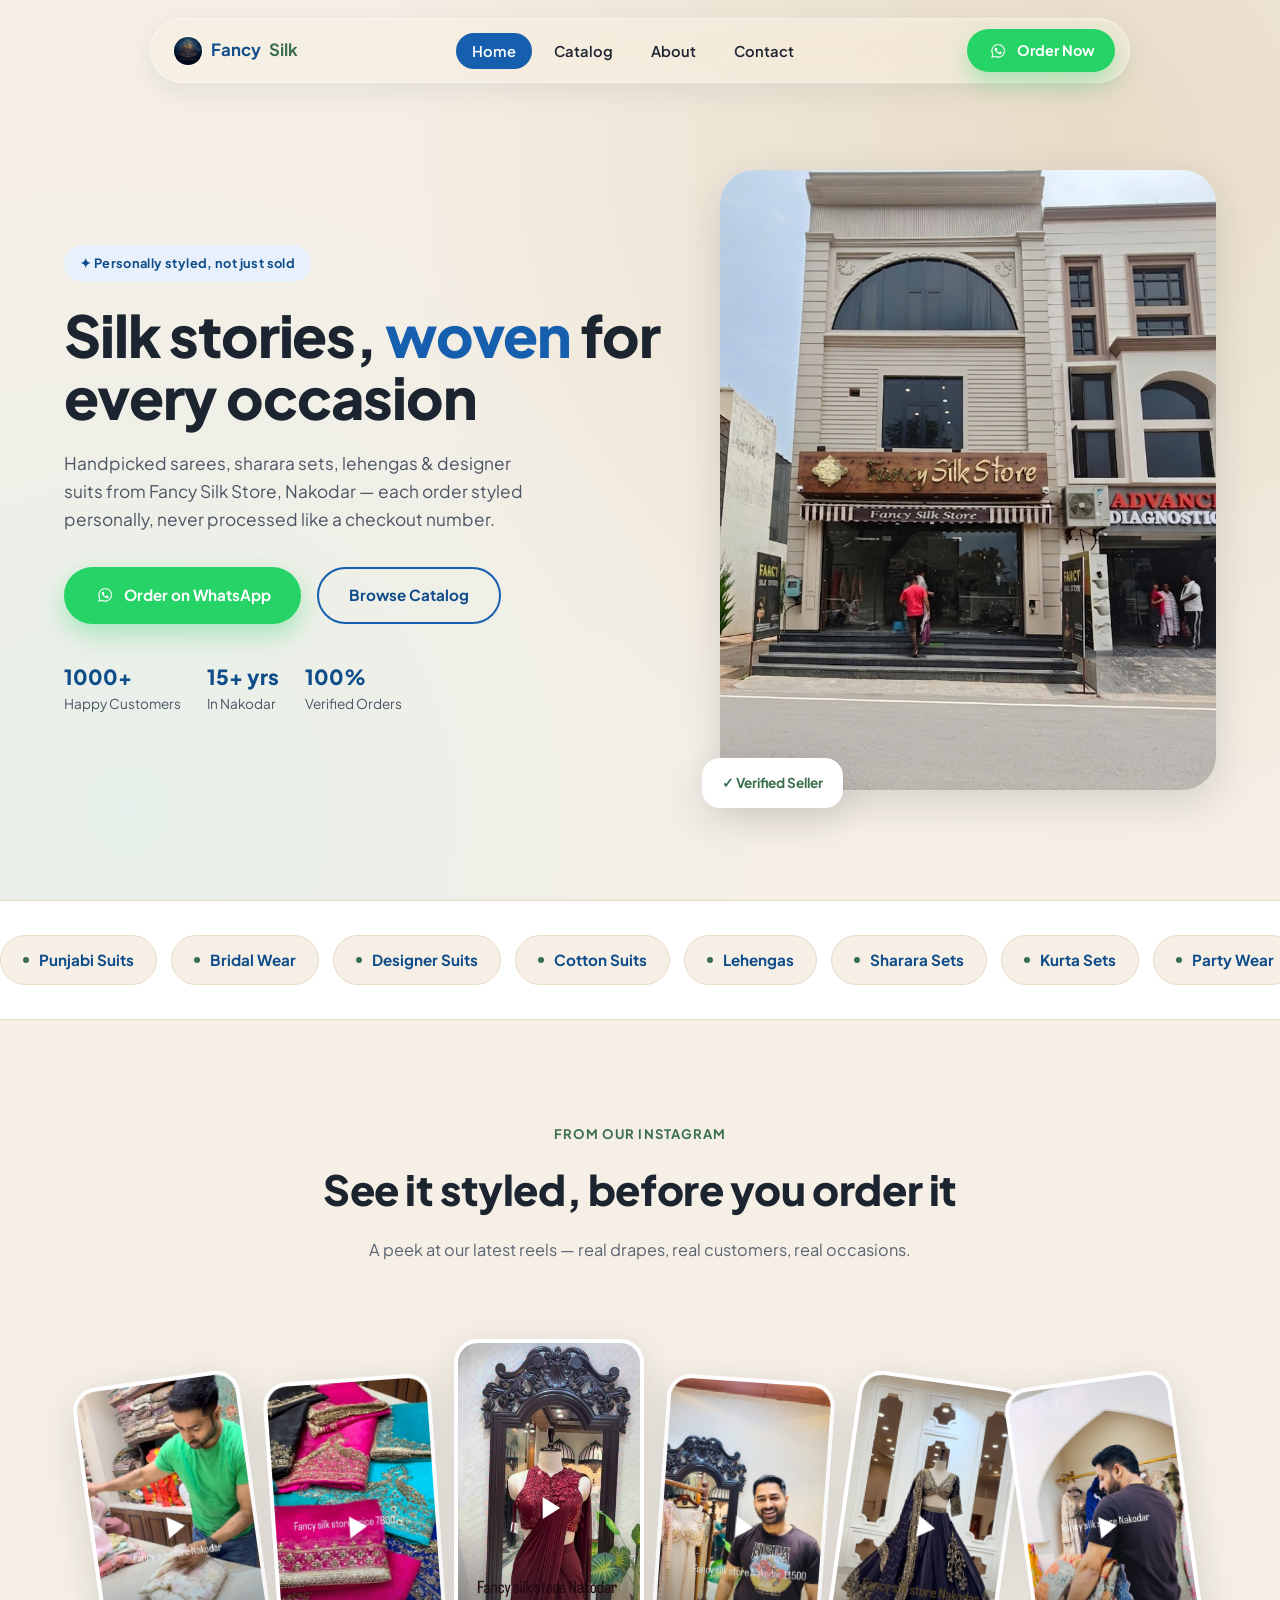
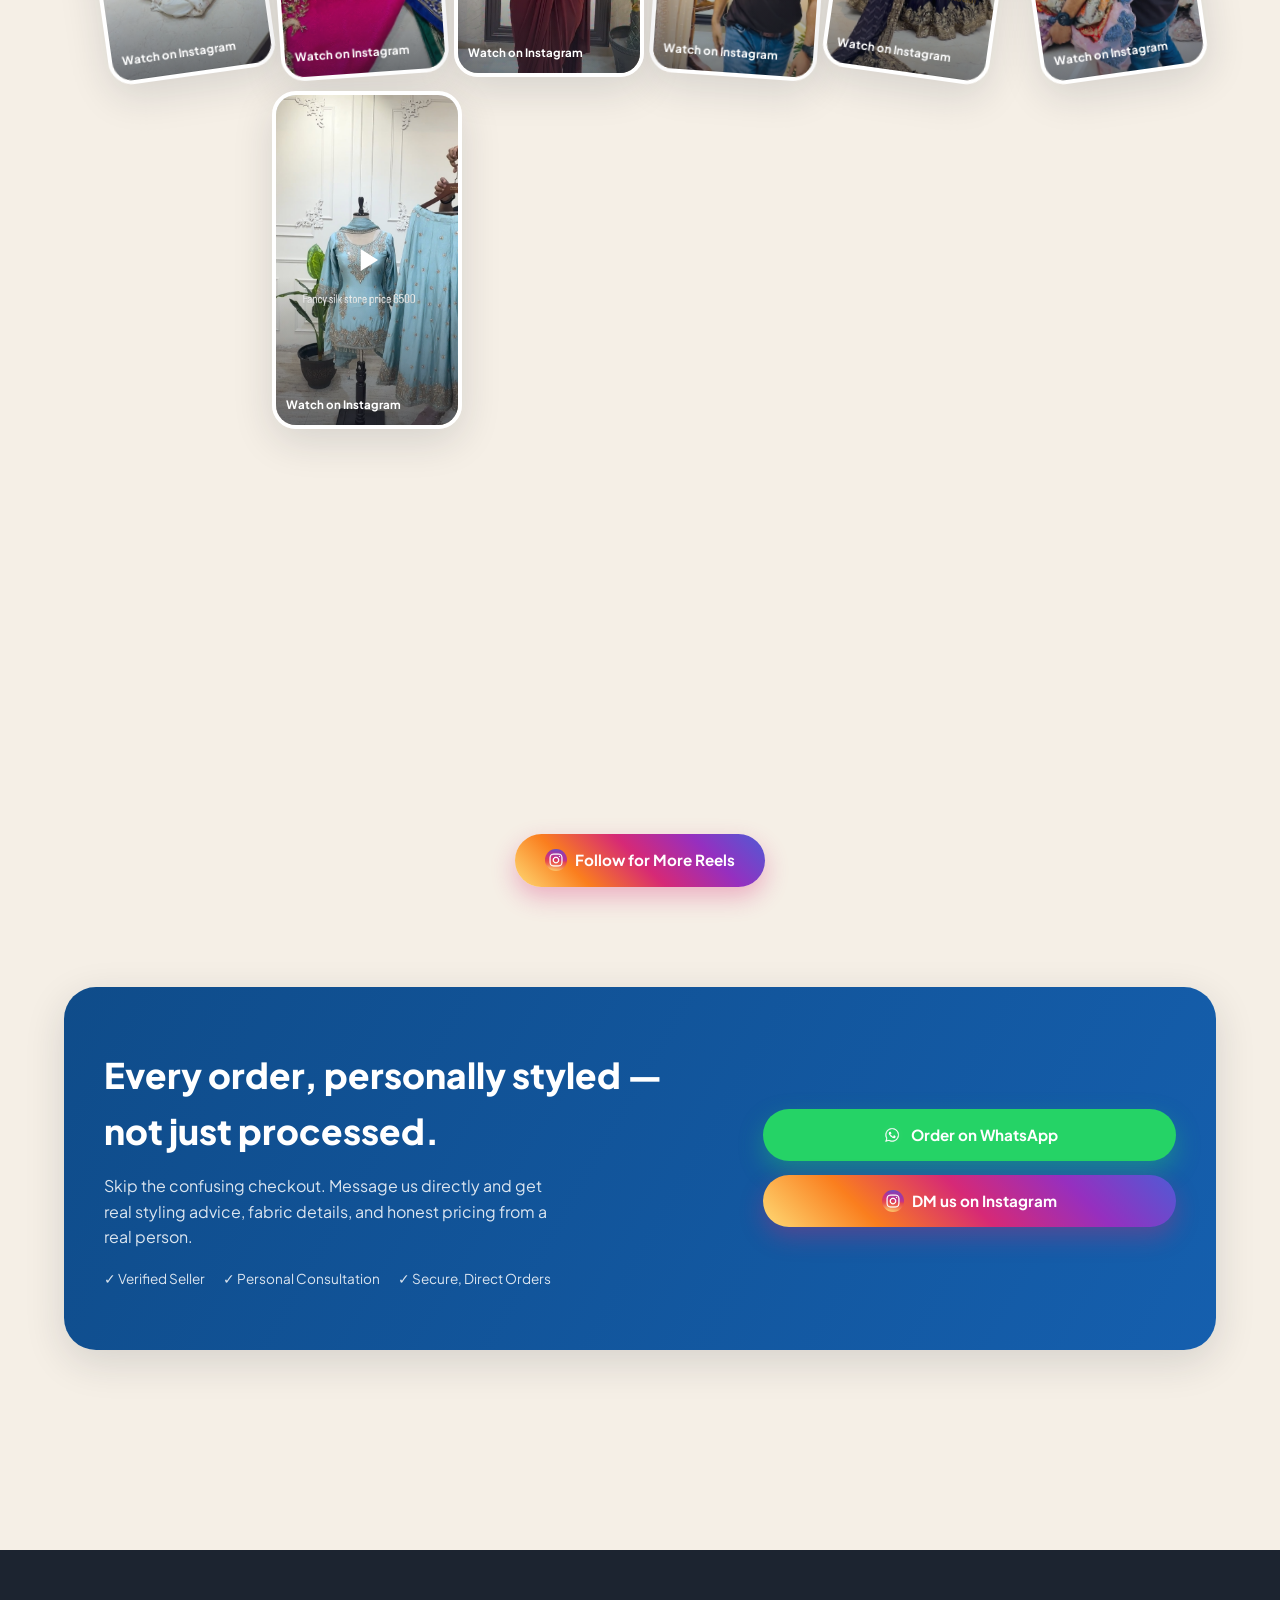
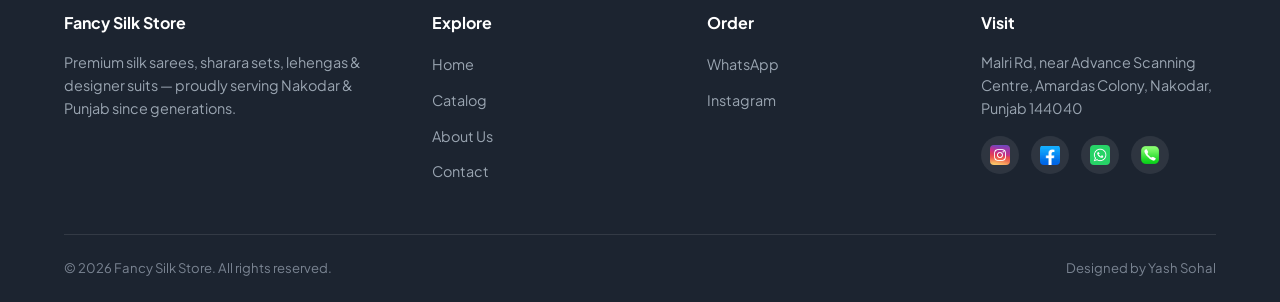
==== index.html @ 0e2e8171 "Hide text labels under mobile bottom nav icons Icon-only nav on phone screens now — labels are visua" ====
<!DOCTYPE html>
<html lang="en">
<head>
<meta charset="UTF-8">
<meta name="viewport" content="width=device-width, initial-scale=1.0">
<title>Fancy Silk Store — Premium Silk Sarees, Suits & Lehengas in Nakodar, Punjab</title>
<meta name="description" content="Fancy Silk Store, Nakodar — handpicked silk sarees, sharara sets, lehengas & designer suits. Personally styled orders via WhatsApp & Instagram. Visit our store or shop from home.">
<meta name="keywords" content="Fancy Silk Store, silk sarees Nakodar, lehenga Punjab, sharara sets, designer suits Nakodar, saree shop Jalandhar">
<meta name="robots" content="index, follow">
<link rel="canonical" href="https://fancysilkstore.com/">
<meta name="theme-color" content="#155FAE">

<!-- Open Graph -->
<meta property="og:type" content="website">
<meta property="og:site_name" content="Fancy Silk Store">
<meta property="og:title" content="Fancy Silk Store — Premium Silk Sarees, Suits & Lehengas">
<meta property="og:description" content="Handpicked silk sarees, sharara sets, lehengas & designer suits — personally styled orders via WhatsApp & Instagram.">
<meta property="og:url" content="https://fancysilkstore.com/">
<meta property="og:image" content="https://fancysilkstore.com/assets/images/og-home.jpg">
<meta property="og:locale" content="en_IN">

<!-- Twitter -->
<meta name="twitter:card" content="summary_large_image">
<meta name="twitter:title" content="Fancy Silk Store — Premium Silk Sarees, Suits & Lehengas">
<meta name="twitter:description" content="Handpicked silk sarees, sharara sets, lehengas & designer suits — personally styled orders via WhatsApp & Instagram.">
<meta name="twitter:image" content="https://fancysilkstore.com/assets/images/og-home.jpg">

<link rel="icon" href="/favicon.ico" sizes="any">
<link rel="icon" href="/assets/images/favicon-32.png" sizes="32x32" type="image/png">
<link rel="icon" href="/assets/images/favicon-16.png" sizes="16x16" type="image/png">
<link rel="apple-touch-icon" href="/assets/images/apple-touch-icon.png">
<link rel="manifest" href="/manifest.json">
<link rel="preconnect" href="https://fonts.googleapis.com">
<link rel="preconnect" href="https://fonts.gstatic.com" crossorigin>
<link href="https://fonts.googleapis.com/css2?family=Plus+Jakarta+Sans:wght@400;500;600;700;800&display=swap" rel="stylesheet">
<link rel="stylesheet" href="/assets/css/style.css?v=14">

<script type="application/ld+json">
{
  "@context": "https://schema.org",
  "@type": "ClothingStore",
  "name": "Fancy Silk Store",
  "image": "https://fancysilkstore.com/assets/images/og-home.jpg",
  "url": "https://fancysilkstore.com/",
  "telephone": "+91-8699161743",
  "priceRange": "₹₹",
  "address": {
    "@type": "PostalAddress",
    "streetAddress": "Malri Rd, near Advance Scanning Centre, Amardas Colony",
    "addressLocality": "Nakodar",
    "addressRegion": "Punjab",
    "postalCode": "144040",
    "addressCountry": "IN"
  },
  "geo": {
    "@type": "GeoCoordinates",
    "latitude": 31.1307963,
    "longitude": 75.4768162
  },
  "sameAs": [
    "https://www.instagram.com/fancy_silk_store_nakodar",
    "https://wa.me/918699161743"
  ]
}
</script>
</head>
<body>

<div class="mobile-topbar">
  <img src="/assets/images/site-logo.jpg" alt="Fancy Silk Store logo">
  <span>Fancy <em>Silk Store</em></span>
</div>
<nav class="mobile-bottombar">
  <a href="/" class="active"><span class="bubble-icon"><svg viewBox="0 0 24 24" fill="none" stroke="currentColor" stroke-width="2"><path d="M3 11l9-8 9 8v9a2 2 0 0 1-2 2h-4v-6H9v6H5a2 2 0 0 1-2-2z"/></svg></span><span>Store</span></a>
  <a href="/catalog.html"><span class="bubble-icon"><svg viewBox="0 0 24 24" fill="none" stroke="currentColor" stroke-width="2"><path d="M6 7V6a6 6 0 0 1 12 0v1M4 7h16l-1.2 13.2A2 2 0 0 1 16.8 22H7.2a2 2 0 0 1-2-1.8L4 7z"/></svg></span><span>Catalog</span></a>
  <a href="https://www.instagram.com/fancy_silk_store_nakodar" target="_blank" rel="noopener"><span class="bubble-icon"><img src="/assets/images/instagram-logo.jpg" alt=""></span><span>Instagram</span></a>
  <a href="https://wa.me/918699161743" target="_blank" rel="noopener"><span class="bubble-icon"><img src="/assets/images/whatsapp-logo.jpg" alt=""></span><span>WhatsApp</span></a>
  <a href="https://www.google.com/maps?q=Fancy+Silk+Store,Malri+Rd,Amardas+Colony,Nakodar,Punjab+144040" target="_blank" rel="noopener"><span class="bubble-icon"><svg viewBox="0 0 24 24" fill="none" stroke="currentColor" stroke-width="2"><path d="M12 21s7-7.5 7-12a7 7 0 0 0-14 0c0 4.5 7 12 7 12z"/><circle cx="12" cy="9" r="2.5"/></svg></span><span>Location</span></a>
</nav>

<nav class="site-nav">
  <a href="/" class="nav-logo"><img src="/assets/images/site-logo.jpg" alt="Fancy Silk Store logo" width="30" height="30">Fancy<span>Silk</span></a>
  <ul class="nav-links">
    <li><a href="/" class="active">Home</a></li>
    <li><a href="/catalog.html">Catalog</a></li>
    <li><a href="/about.html">About</a></li>
    <li><a href="/contact.html">Contact</a></li>
  </ul>
  <a href="https://wa.me/918699161743" class="nav-cta btn-whatsapp"><img src="/assets/images/whatsapp-logo.jpg" class="btn-icon round" alt="">Order Now</a>
  <button class="nav-toggle" aria-label="Toggle menu">☰</button>
</nav>

<header class="hero">
  <div class="container hero-grid">
    <div>
      <span class="hero-eyebrow">✦ Personally styled, not just sold</span>
      <h1>Silk stories, <em class="word-rotate" data-words="woven,styled,crafted,draped">woven</em> for every occasion</h1>
      <p>Handpicked sarees, sharara sets, lehengas & designer suits from Fancy Silk Store, Nakodar — each order styled personally, never processed like a checkout number.</p>
      <div class="hero-actions">
        <a href="https://wa.me/918699161743" class="btn btn-whatsapp"><img src="/assets/images/whatsapp-logo.jpg" class="btn-icon round" alt="">Order on WhatsApp</a>
        <a href="/catalog.html" class="btn btn-outline">Browse Catalog</a>
      </div>
      <div class="hero-trust">
        <div><strong>1000+</strong>Happy Customers</div>
        <div><strong>15+ yrs</strong>In Nakodar</div>
        <div><strong>100%</strong>Verified Orders</div>
      </div>
    </div>
    <div class="hero-visual">
      <div class="frame"><img src="/assets/images/store-front.jpg" alt="Fancy Silk Store storefront, Nakodar" loading="eager"></div>
      <div class="hero-badge">✓ Verified Seller</div>
    </div>
  </div>
</header>

<section class="marquee-section" aria-label="Clothing categories">
  <div class="marquee-track">
    <span class="marquee-chip"><span class="dot"></span>Punjabi Suits</span>
    <span class="marquee-chip"><span class="dot"></span>Bridal Wear</span>
    <span class="marquee-chip"><span class="dot"></span>Designer Suits</span>
    <span class="marquee-chip"><span class="dot"></span>Cotton Suits</span>
    <span class="marquee-chip"><span class="dot"></span>Lehengas</span>
    <span class="marquee-chip"><span class="dot"></span>Sharara Sets</span>
    <span class="marquee-chip"><span class="dot"></span>Kurta Sets</span>
    <span class="marquee-chip"><span class="dot"></span>Party Wear</span>
  </div>
</section>

<section class="section reels-section">
  <div class="container">
    <div class="section-head reveal">
      <span class="section-eyebrow">From Our Instagram</span>
      <h2>See it styled, before you order it</h2>
      <p>A peek at our latest reels — real drapes, real customers, real occasions.</p>
    </div>
    <div class="reels-row">
      <!-- rendered dynamically from REEL_IMAGES in products.js -->
    </div>
    <div class="reels-cta">
      <a href="https://www.instagram.com/fancy_silk_store_nakodar" target="_blank" rel="noopener" class="btn btn-instagram"><img src="/assets/images/instagram-logo.jpg" class="btn-icon round" alt="">Follow for More Reels</a>
    </div>
  </div>
</section>

<section class="section" style="padding-top:0;">
  <div class="container">
    <div class="order-band reveal">
      <div>
        <h2>Every order, personally styled — not just processed.</h2>
        <p>Skip the confusing checkout. Message us directly and get real styling advice, fabric details, and honest pricing from a real person.</p>
        <div class="order-trust">
          <span>✓ Verified Seller</span>
          <span>✓ Personal Consultation</span>
          <span>✓ Secure, Direct Orders</span>
        </div>
      </div>
      <div class="order-actions">
        <a href="https://wa.me/918699161743" class="btn btn-whatsapp"><img src="/assets/images/whatsapp-logo.jpg" class="btn-icon round" alt="">Order on WhatsApp</a>
        <a href="https://www.instagram.com/fancy_silk_store_nakodar" target="_blank" rel="noopener" class="btn btn-instagram"><img src="/assets/images/instagram-logo.jpg" class="btn-icon round" alt="">DM us on Instagram</a>
      </div>
    </div>
  </div>
</section>

<footer class="site-footer">
  <div class="container">
    <div class="footer-grid">
      <div>
        <h4>Fancy Silk Store</h4>
        <p>Premium silk sarees, sharara sets, lehengas & designer suits — proudly serving Nakodar & Punjab since generations.</p>
      </div>
      <div>
        <h4>Explore</h4>
        <ul>
          <li><a href="/">Home</a></li>
          <li><a href="/catalog.html">Catalog</a></li>
          <li><a href="/about.html">About Us</a></li>
          <li><a href="/contact.html">Contact</a></li>
        </ul>
      </div>
      <div>
        <h4>Order</h4>
        <ul>
          <li><a href="https://wa.me/918699161743">WhatsApp</a></li>
          <li><a href="https://www.instagram.com/fancy_silk_store_nakodar">Instagram</a></li>
        </ul>
      </div>
      <div>
        <h4>Visit</h4>
        <p>Malri Rd, near Advance Scanning Centre, Amardas Colony, Nakodar, Punjab 144040</p>
        <div class="footer-social">
          <a href="https://www.instagram.com/fancy_silk_store_nakodar" target="_blank" rel="noopener" aria-label="Instagram"><img src="/assets/images/instagram-logo.jpg" alt="Instagram"></a>
          <a href="https://www.facebook.com/fancysilkstorenakoder" target="_blank" rel="noopener" aria-label="Facebook"><img src="/assets/images/facebook-logo.jpg" alt="Facebook"></a>
          <a href="https://wa.me/918699161743" target="_blank" rel="noopener" aria-label="WhatsApp"><img src="/assets/images/whatsapp-logo.jpg" alt="WhatsApp"></a>
          <a href="tel:+918699161743" aria-label="Call"><img src="/assets/images/phone-logo.png" alt="Call"></a>
        </div>
      </div>
    </div>
    <div class="footer-bottom">
      <span>© 2026 Fancy Silk Store. All rights reserved.</span>
      <span>Designed by Yash Sohal</span>
    </div>
  </div>
</footer>

<script src="/assets/js/products.js?v=9"></script>
<script src="/assets/js/main.js?v=18"></script>
</body>
</html>
---- assets/css/style.css ----
/* ============================================
   Fancy Silk Store — Design System
   ============================================ */
:root{
  --royal-blue: #155FAE;
  --royal-blue-dark: #0F4C8A;
  --royal-blue-light: #E8F1FB;
  --beige: #F5EFE6;
  --beige-dark: #E8DCC8;
  --green: #3B6E4F;
  --green-light: #E7F0EA;
  --ink: #1C2430;
  --white: #FFFFFF;
  --glass-bg: rgba(245, 239, 230, 0.55);
  --glass-blue: rgba(21, 95, 174, 0.55);
  --shadow-soft: 0 8px 30px rgba(28, 36, 48, 0.08);
  --shadow-card: 0 12px 40px rgba(28, 36, 48, 0.14);
  --radius-pill: 999px;
  --radius-card: 22px;
  --font-main: 'Plus Jakarta Sans', -apple-system, BlinkMacSystemFont, "Segoe UI", Roboto, Helvetica, Arial, sans-serif;
}

*{ margin:0; padding:0; box-sizing:border-box; }

html{ scroll-behavior:smooth; overflow-x:hidden; }

body{
  font-family: var(--font-main);
  background: var(--beige);
  color: var(--ink);
  line-height: 1.6;
  overflow-x: hidden;
  -webkit-font-smoothing: antialiased;
}

img{ max-width:100%; display:block; }
a{ text-decoration:none; color:inherit; }
ul{ list-style:none; }
button{ font-family:inherit; cursor:pointer; border:none; background:none; }
.container{ max-width:1200px; margin:0 auto; padding:0 24px; }

/* Visually-hidden (SEO/a11y friendly headings) */
.sr-only{
  position:absolute; width:1px; height:1px; padding:0; margin:-1px;
  overflow:hidden; clip:rect(0,0,0,0); white-space:nowrap; border:0;
}

/* ============================================
   Pill Glass Nav Bar
   ============================================ */
.site-nav{
  position: fixed;
  top: 18px;
  left: 50%;
  transform: translateX(-50%);
  z-index: 1000;
  width: min(92%, 980px);
  display: flex;
  align-items: center;
  justify-content: space-between;
  gap: 24px;
  padding: 10px 14px 10px 22px;
  border-radius: var(--radius-pill);
  background: var(--glass-bg);
  backdrop-filter: blur(18px) saturate(160%);
  -webkit-backdrop-filter: blur(18px) saturate(160%);
  border: 1px solid rgba(255,255,255,0.4);
  box-shadow: var(--shadow-soft);
  transition: all .35s ease;
}
.site-nav.scrolled{
  top: 10px;
  padding: 8px 12px 8px 20px;
  background: var(--glass-bg);
  box-shadow: var(--shadow-card);
}
.nav-logo{
  display:flex; align-items:center; gap:8px;
  font-weight:700; font-size:1.05rem; color:var(--royal-blue-dark);
  white-space:nowrap;
}
.nav-logo img{
  width:30px; height:30px; border-radius:50%; object-fit:cover;
  border:1.5px solid rgba(255,255,255,.6);
}
.footer-social{ display:flex; gap:12px; margin-top:16px; }
.footer-social a{
  width:38px; height:38px; border-radius:50%; overflow:hidden;
  display:flex; align-items:center; justify-content:center;
  background: rgba(255,255,255,.08); transition: transform .2s ease, background .2s ease;
}
.footer-social a:hover{ background: var(--royal-blue); transform: translateY(-3px); }
.footer-social img{ width:20px; height:20px; object-fit:contain; border-radius:4px; }
.nav-logo span{ color: var(--green); }
.nav-links{
  display:flex; align-items:center; gap:6px;
}
.nav-links a{
  padding:9px 16px;
  border-radius: var(--radius-pill);
  font-size:.92rem; font-weight:600;
  color: var(--ink);
  transition: background .25s ease, color .25s ease;
}
.nav-links a:hover, .nav-links a.active{
  background: var(--royal-blue);
  color: var(--white);
}
.nav-cta{
  display:flex; align-items:center; gap:8px;
  padding:10px 20px;
  border-radius: var(--radius-pill);
  background: var(--royal-blue);
  color: var(--white) !important;
  font-weight:700;
  font-size:.9rem;
  white-space:nowrap;
  box-shadow: 0 6px 16px rgba(21,95,174,.35);
  transition: transform .2s ease, background .2s ease;
}
.nav-cta:hover{ background: var(--royal-blue-dark); transform: translateY(-2px); }

.nav-toggle{ display:none; }

/* ============================================
   Buttons
   ============================================ */
.btn{
  display:inline-flex; align-items:center; justify-content:center; gap:8px;
  padding:14px 30px;
  border-radius: var(--radius-pill);
  font-weight:700; font-size:.95rem;
  transition: transform .25s ease, box-shadow .25s ease, background .25s ease;
}
.btn-primary{
  background: var(--royal-blue);
  color: var(--white);
  box-shadow: 0 10px 24px rgba(21,95,174,.32);
}
.btn-primary:hover{ background: var(--royal-blue-dark); transform: translateY(-3px); box-shadow: 0 14px 30px rgba(21,95,174,.4); }
.btn-outline{
  background: transparent;
  color: var(--royal-blue-dark);
  border: 2px solid var(--royal-blue);
}
.btn-outline:hover{ background: var(--royal-blue); color:var(--white); transform: translateY(-3px); }
.btn-whatsapp{
  background: #25D366;
  color: var(--white);
  box-shadow: 0 10px 24px rgba(37,211,102,.35);
}
.btn-whatsapp:hover{ background: #1EBE5B; transform: translateY(-3px); box-shadow: 0 14px 30px rgba(37,211,102,.42); }

.btn-instagram{
  background: linear-gradient(45deg, #FEDA75, #FA7E1E, #D62976, #962FBF, #4F5BD5);
  color: var(--white);
  box-shadow: 0 10px 24px rgba(214,41,118,.32);
}
.btn-instagram:hover{ transform: translateY(-3px); box-shadow: 0 14px 30px rgba(214,41,118,.42); filter: brightness(1.06); }

.btn-icon{
  width:22px; height:22px; border-radius:6px; object-fit:cover; flex-shrink:0;
}
.btn-icon.round{ border-radius:50%; }

/* ============================================
   Hero
   ============================================ */
.hero{
  min-height: 100svh;
  display:flex; align-items:center;
  padding: 140px 0 80px;
  position: relative;
  background:
    radial-gradient(circle at 85% 15%, var(--beige-dark) 0%, transparent 55%),
    radial-gradient(circle at 10% 90%, var(--green-light) 0%, transparent 45%),
    var(--beige);
  overflow:hidden;
}
.hero-grid{
  display:grid; grid-template-columns: 1.1fr .9fr; gap:50px; align-items:center;
  width:100%;
}
.hero-eyebrow{
  display:inline-flex; align-items:center; gap:8px;
  padding:8px 16px; border-radius: var(--radius-pill);
  background: var(--royal-blue-light); color: var(--royal-blue-dark);
  font-size:.8rem; font-weight:700; letter-spacing:.03em;
  margin-bottom:22px;
  opacity:0; animation: fadeUp .7s ease forwards;
}
.hero h1{
  font-size: clamp(2.4rem, 5vw, 3.6rem);
  font-weight:800; line-height:1.08; letter-spacing:-0.02em;
  color: var(--ink);
  margin-bottom:22px;
  opacity:0; animation: fadeUp .7s ease .1s forwards;
}
.hero h1 em{
  font-style:normal; color: var(--royal-blue);
  position:relative;
}
.word-rotate{
  display:inline-block;
  position:relative;
  vertical-align:top;
}
.word-rotate .wr-current{
  display:inline-block;
  transition: transform .5s cubic-bezier(.2,.8,.2,1), opacity .5s ease;
}
.word-rotate .wr-current.wr-out{
  transform: translateY(-100%);
  opacity:0;
}
.word-rotate .wr-current.wr-in{
  animation: wrIn .5s cubic-bezier(.2,.8,.2,1) forwards;
}
@keyframes wrIn{
  from{ transform: translateY(100%); opacity:0; }
  to{ transform: translateY(0); opacity:1; }
}
.hero p{
  font-size:1.08rem; color:#4B5563; max-width:480px; margin-bottom:34px;
  opacity:0; animation: fadeUp .7s ease .2s forwards;
}
.hero-actions{ display:flex; gap:16px; flex-wrap:wrap; opacity:0; animation: fadeUp .7s ease .3s forwards; }
.hero-trust{ display:flex; gap:26px; margin-top:36px; flex-wrap:wrap; opacity:0; animation: fadeUp .7s ease .4s forwards; }
.hero-trust div{ font-size:.85rem; color:#4B5563; }
.hero-trust strong{ display:block; font-size:1.3rem; color: var(--royal-blue-dark); font-weight:800; }

.hero-visual{
  position:relative; opacity:0; animation: scaleIn .8s ease .25s forwards;
}
.hero-visual .frame{
  border-radius: 34px; overflow:hidden;
  box-shadow: var(--shadow-card);
  aspect-ratio: 4/5;
  background: linear-gradient(145deg, var(--royal-blue-light), var(--beige-dark));
}
.hero-visual .frame img{ width:100%; height:100%; object-fit:cover; }
.hero-badge{
  position:absolute; bottom:-18px; left:-18px;
  background: var(--white); padding:14px 20px; border-radius:18px;
  box-shadow: var(--shadow-card);
  display:flex; align-items:center; gap:10px;
  font-size:.85rem; font-weight:700; color: var(--green);
}

@keyframes fadeUp{ from{ opacity:0; transform: translateY(22px);} to{opacity:1; transform:translateY(0);} }
@keyframes scaleIn{ from{ opacity:0; transform: scale(.92);} to{opacity:1; transform:scale(1);} }

/* ============================================
   Marquee — clothing styles strip
   ============================================ */
.marquee-section{
  padding: 34px 0;
  background: var(--white);
  border-top: 1px solid var(--beige-dark);
  border-bottom: 1px solid var(--beige-dark);
  overflow:hidden;
}
.marquee-track{
  display:flex; gap:14px; width:max-content;
  animation: marquee 28s linear infinite;
}
.marquee-section:hover .marquee-track{ animation-play-state: paused; }
.marquee-chip{
  display:flex; align-items:center; gap:10px;
  padding:12px 22px;
  background: var(--beige);
  border: 1px solid var(--beige-dark);
  border-radius: var(--radius-pill);
  font-weight:700; font-size:.95rem; color: var(--royal-blue-dark);
  white-space:nowrap;
}
.marquee-chip .dot{ width:6px; height:6px; border-radius:50%; background: var(--green); }
@keyframes marquee{
  from{ transform: translateX(0); }
  to{ transform: translateX(-50%); }
}

/* ============================================
   Section shell
   ============================================ */
.section{ padding: 100px 0; }
.section-head{ text-align:center; max-width:640px; margin:0 auto 56px; }
.section-eyebrow{
  display:inline-block; color: var(--green); font-weight:700; font-size:.82rem;
  letter-spacing:.08em; text-transform:uppercase; margin-bottom:12px;
}
.section-head h2{
  font-size: clamp(1.8rem, 3.4vw, 2.6rem); font-weight:800; color:var(--ink); letter-spacing:-0.01em;
  margin-bottom:14px;
}
.section-head p{ color:#5B6472; font-size:1.02rem; }
.reveal{ opacity:0; transform: translateY(28px); transition: opacity .7s ease, transform .7s ease; }
.reveal.in-view{ opacity:1; transform: translateY(0); }

/* ============================================
   Reels — tilted fan cards
   ============================================ */
.reels-section{ background: var(--beige); }
.reels-row{
  display:flex; justify-content:center; align-items:flex-end;
  gap: 14px; flex-wrap:wrap; padding: 20px 0 10px;
}
.reel-card{
  position:relative;
  width: 168px; aspect-ratio: 9/16;
  border-radius: 24px; overflow:hidden;
  box-shadow: var(--shadow-card);
  background: linear-gradient(160deg, var(--royal-blue-light), var(--beige-dark));
  border: 4px solid var(--white);
  cursor:pointer;
  opacity:0; transform: translateY(40px) rotate(var(--tilt,0deg));
  transition: transform .45s cubic-bezier(.2,.8,.2,1), box-shadow .35s ease;
}
.reel-card.in-view{ opacity:1; animation: fanIn .6s cubic-bezier(.2,.8,.2,1) forwards; }
.reel-card:nth-child(5n+1){ --tilt:-8deg; }
.reel-card:nth-child(5n+2){ --tilt:-4deg; }
.reel-card:nth-child(5n+3){ --tilt:0deg; z-index:2; width:190px; }
.reel-card:nth-child(5n+4){ --tilt:4deg; }
.reel-card:nth-child(5n+5){ --tilt:8deg; }
.reel-card:hover{
  transform: rotate(0deg) translateY(-14px) scale(1.06);
  box-shadow: 0 22px 46px rgba(28,36,48,.24);
  z-index: 5;
}
@keyframes fanIn{
  from{ opacity:0; transform: translateY(40px) rotate(var(--tilt,0deg)); }
  to{ opacity:1; transform: translateY(0) rotate(var(--tilt,0deg)); }
}
.reel-card img{ width:100%; height:100%; object-fit:cover; }
.reel-play{
  position:absolute; inset:0; display:flex; align-items:center; justify-content:center;
  background: linear-gradient(to top, rgba(15,20,28,.55), transparent 45%);
}
.reel-play svg{ width:38px; height:38px; filter: drop-shadow(0 4px 10px rgba(0,0,0,.4)); }
.reel-label{
  position:absolute; bottom:10px; left:10px; right:10px;
  color:#fff; font-size:.72rem; font-weight:700;
}
.reels-cta{ text-align:center; margin-top:44px; }
.reels-more-btn{ display:none !important; }

/* ============================================
   WhatsApp / Instagram order CTA band
   ============================================ */
.order-band{
  background: linear-gradient(120deg, var(--royal-blue-dark), var(--royal-blue));
  color: var(--white);
  border-radius: 32px;
  padding: 60px 40px;
  display:grid; grid-template-columns: 1.2fr .8fr; gap:40px; align-items:center;
  box-shadow: var(--shadow-card);
}
.order-band h2{ font-size: clamp(1.6rem,3vw,2.2rem); font-weight:800; margin-bottom:14px; }
.order-band p{ color: rgba(255,255,255,.85); max-width:460px; margin-bottom:10px; }
.order-trust{ display:flex; gap:18px; flex-wrap:wrap; margin-top:18px; font-size:.85rem; color:rgba(255,255,255,.85); }
.order-trust span{ display:flex; align-items:center; gap:6px; }
.order-actions{ display:flex; flex-direction:column; gap:14px; }
.order-actions .btn{ width:100%; }
.btn-white{ background: var(--white); color: var(--royal-blue-dark); }
.btn-white:hover{ background: var(--beige); transform: translateY(-3px); }

/* ============================================
   Footer
   ============================================ */
.site-footer{
  background: var(--ink); color: #C9D1DB;
  padding: 60px 0 24px; margin-top: 100px;
}
.footer-grid{
  display:grid; grid-template-columns: 1.4fr 1fr 1fr 1fr; gap:40px;
  margin-bottom:40px;
}
.footer-grid h4{ color:#fff; margin-bottom:16px; font-size:1rem; }
.footer-grid p{ font-size:.9rem; color:#9AA5B1; }
.footer-grid ul li{ margin-bottom:10px; }
.footer-grid ul a{ font-size:.9rem; color:#9AA5B1; transition:color .2s; }
.footer-grid ul a:hover{ color: var(--beige); }
.footer-bottom{
  border-top:1px solid rgba(255,255,255,.1); padding-top:22px;
  display:flex; justify-content:space-between; flex-wrap:wrap; gap:10px;
  font-size:.82rem; color:#7A8492;
}

/* ============================================
   Catalog page — carousel cards
   ============================================ */
.catalog-hero{ padding:150px 0 40px; text-align:center; }
.catalog-carousel{
  position:relative;
  display:flex; align-items:center; justify-content:center;
  padding: 60px 0 30px;
  perspective: 1400px;
  overflow-x:hidden;
  max-width:100%;
}
.carousel-track{
  position:relative; height: 600px; width:100%;
  display:flex; align-items:center; justify-content:center;
}
.carousel-card{
  position:absolute;
  width: 300px;
  background: var(--white);
  border-radius: var(--radius-card);
  box-shadow: var(--shadow-card);
  overflow:hidden;
  cursor:pointer;
  transition: transform .55s cubic-bezier(.2,.8,.2,1), opacity .55s ease, filter .55s ease;
}
.carousel-card .cc-img{ aspect-ratio: 3/4; background: linear-gradient(160deg, var(--beige-dark), var(--royal-blue-light)); overflow:hidden; }
.carousel-card .cc-img img{ width:100%; height:100%; object-fit:cover; }
.carousel-card .cc-body{ padding:18px 20px 22px; }
.carousel-card .cc-tag{ font-size:.72rem; font-weight:700; color: var(--green); text-transform:uppercase; letter-spacing:.06em; }
.carousel-card h3{ font-size:1.08rem; margin:6px 0 4px; color:var(--ink); }
.carousel-card .cc-price{ font-weight:800; color: var(--royal-blue-dark); }
.carousel-card .cc-price del{ color:#9AA5B1; font-weight:500; margin-left:8px; font-size:.85rem; }
.carousel-card .cc-btn-row{ display:flex; gap:8px; margin-top:14px; }
.carousel-card .cc-view-btn{
  flex:0 0 auto;
  display:flex; align-items:center; justify-content:center;
  padding:10px 18px;
  background:transparent; color: var(--royal-blue-dark); font-weight:700; font-size:.85rem;
  border: 1.5px solid var(--royal-blue); border-radius: var(--radius-pill);
  cursor:pointer;
  transition: background .2s ease, transform .2s ease;
}
.carousel-card .cc-view-btn:hover{ background: var(--royal-blue-light); transform: translateY(-2px); }
.carousel-card .cc-order-btn{
  flex:1;
  display:flex; align-items:center; justify-content:center; gap:8px;
  padding:10px 16px;
  background:#25D366; color:#fff; font-weight:700; font-size:.85rem;
  border-radius: var(--radius-pill);
  box-shadow: 0 8px 18px rgba(37,211,102,.3);
  transition: background .2s ease, transform .2s ease;
}
.carousel-card .cc-order-btn:hover{ background:#1EBE5B; transform: translateY(-2px); }

.carousel-card:not([data-pos="active"]) .cc-btn-row{ visibility:hidden; }
.carousel-card[data-pos="active"]{ transform: translateX(0) scale(1); z-index:5; opacity:1; filter:none; cursor:default; }
.carousel-card[data-pos="left1"]{ transform: translateX(-260px) scale(.85); z-index:4; opacity:.75; filter: blur(.5px); }
.carousel-card[data-pos="right1"]{ transform: translateX(260px) scale(.85); z-index:4; opacity:.75; filter: blur(.5px); }
.carousel-card[data-pos="left2"]{ transform: translateX(-440px) scale(.7); z-index:3; opacity:.4; }
.carousel-card[data-pos="right2"]{ transform: translateX(440px) scale(.7); z-index:3; opacity:.4; }
.carousel-card[data-pos="hidden"]{ transform: translateX(0) scale(.5); opacity:0; z-index:1; }

.carousel-nav{ display:flex; justify-content:center; gap:16px; margin-top:26px; }
.carousel-nav button{
  width:52px; height:52px; border-radius:50%;
  background: var(--white); box-shadow: var(--shadow-soft);
  display:flex; align-items:center; justify-content:center;
  color: var(--royal-blue-dark); transition: background .2s, transform .2s;
}
.carousel-nav button:hover{ background: var(--royal-blue); color:#fff; transform: scale(1.08); }
.carousel-dots{ display:flex; justify-content:center; gap:8px; margin-top:18px; }
.carousel-dots span{ width:8px; height:8px; border-radius:50%; background: var(--beige-dark); transition: all .3s; }
.carousel-dots span.active{ width:22px; background: var(--royal-blue); }

.save-contact-modal{
  position:fixed; inset:0; z-index:2500;
  display:flex; align-items:center; justify-content:center;
  padding:20px;
  opacity:0; visibility:hidden; pointer-events:none;
  transition: opacity .25s ease;
}
.save-contact-modal.open{ opacity:1; visibility:visible; pointer-events:auto; }
.save-contact-backdrop{
  position:absolute; inset:0; background: rgba(15,20,28,.6); backdrop-filter: blur(4px);
}
.save-contact-card{
  position:relative; z-index:1;
  background: var(--white); border-radius: var(--radius-card);
  box-shadow: var(--shadow-card);
  max-width:380px; width:100%; padding:36px 30px 30px;
  text-align:center;
  transform: scale(.92) translateY(20px); transition: transform .3s cubic-bezier(.2,.8,.2,1);
}
.save-contact-modal.open .save-contact-card{ transform: scale(1) translateY(0); }
.save-contact-card .scb-icon{ font-size:2.2rem; display:block; margin-bottom:10px; }
.save-contact-card h3{ font-size:1.15rem; margin-bottom:10px; color: var(--ink); }
.save-contact-card p{ font-size:.9rem; color:#5B6472; margin-bottom:22px; }
.save-contact-card .scb-save-btn{ width:100%; padding:13px 20px; font-size:.9rem; }
.save-contact-card .scb-dismiss{
  position:absolute; top:14px; right:14px;
  width:30px; height:30px; border-radius:50%;
  background: var(--beige); color: var(--ink); font-size:1.2rem; line-height:1;
  display:flex; align-items:center; justify-content:center;
}

.view-toggle{ display:flex; justify-content:center; gap:10px; margin-bottom:26px; }
.view-toggle-btn{
  padding:11px 22px; border-radius: var(--radius-pill);
  border:1.5px solid var(--beige-dark); font-weight:700; font-size:.85rem;
  color:var(--ink); background: var(--white); transition: all .2s;
}
.view-toggle-btn.active{ background: var(--royal-blue); border-color:var(--royal-blue); color:#fff; }
.view-toggle-btn:not(.active):hover{ border-color: var(--royal-blue); }

.catalog-filters{ display:flex; justify-content:center; gap:10px; flex-wrap:wrap; margin-bottom:20px; }
.filter-chip{
  padding:9px 18px; border-radius: var(--radius-pill);
  border:1.5px solid var(--beige-dark); font-weight:600; font-size:.85rem;
  color:var(--ink); transition: all .2s;
}
.filter-chip.active, .filter-chip:hover{ background: var(--royal-blue); border-color:var(--royal-blue); color:#fff; }

/* ============================================
   Product grid — simple listed catalog with images
   ============================================ */
.product-grid{
  display:grid; grid-template-columns:repeat(auto-fill, minmax(220px, 1fr));
  gap:22px; margin-top:10px;
}
.grid-card{
  background: var(--white); border-radius: var(--radius-card);
  box-shadow: var(--shadow-card); overflow:hidden;
  opacity:0; transform: translateY(24px);
  transition: transform .45s cubic-bezier(.2,.8,.2,1), opacity .45s ease, box-shadow .3s ease;
}
.grid-card.in-view{ opacity:1; transform: translateY(0); }
.grid-card:hover{ box-shadow: 0 22px 46px rgba(28,36,48,.18); transform: translateY(-4px); }
.grid-card .gc-img{ aspect-ratio:3/4; overflow:hidden; background: linear-gradient(160deg, var(--beige-dark), var(--royal-blue-light)); }
.grid-card .gc-img img{ width:100%; height:100%; object-fit:cover; }
.grid-card .gc-body{ padding:16px 18px 20px; }
.grid-card .gc-tag{ font-size:.7rem; font-weight:700; color: var(--green); text-transform:uppercase; letter-spacing:.06em; }
.grid-card h3{ font-size:1rem; margin:6px 0 4px; color:var(--ink); }
.grid-card .gc-price{ font-weight:800; color: var(--royal-blue-dark); margin-bottom:12px; }
.grid-card .gc-btn-row{ display:flex; gap:8px; }
.grid-card .gc-view-btn{
  flex:0 0 auto;
  padding:9px 16px;
  background:transparent; color: var(--royal-blue-dark); font-weight:700; font-size:.8rem;
  border: 1.5px solid var(--royal-blue); border-radius: var(--radius-pill);
  cursor:pointer;
  transition: background .2s ease, transform .2s ease;
}
.grid-card .gc-view-btn:hover{ background: var(--royal-blue-light); transform: translateY(-2px); }
.grid-card .gc-order-btn{
  flex:1;
  display:flex; align-items:center; justify-content:center; gap:6px;
  padding:9px 14px;
  background:#25D366; color:#fff; font-weight:700; font-size:.8rem;
  border-radius: var(--radius-pill);
  transition: background .2s ease, transform .2s ease;
}
.grid-card .gc-order-btn:hover{ background:#1EBE5B; transform: translateY(-2px); }

/* ============================================
   Product lightbox — "View" preview modal
   ============================================ */
.product-lightbox{
  position:fixed; inset:0; z-index:2000;
  display:flex; align-items:center; justify-content:center;
  padding:20px;
  opacity:0; visibility:hidden; pointer-events:none;
  transition: opacity .25s ease;
}
.product-lightbox.open{ opacity:1; visibility:visible; pointer-events:auto; }
.product-lightbox-backdrop{
  position:absolute; inset:0; background: rgba(15,20,28,.6); backdrop-filter: blur(4px);
}
.product-lightbox-card{
  position:relative; z-index:1;
  background: var(--white); border-radius: var(--radius-card);
  box-shadow: var(--shadow-card);
  max-width:760px; width:100%; max-height:88vh; overflow:auto;
  display:grid; grid-template-columns:1fr 1fr;
  transform: scale(.92) translateY(20px); transition: transform .3s cubic-bezier(.2,.8,.2,1);
}
.product-lightbox.open .product-lightbox-card{ transform: scale(1) translateY(0); }
.product-lightbox-close{
  position:absolute; top:14px; right:14px; z-index:2;
  width:34px; height:34px; border-radius:50%;
  background: rgba(255,255,255,.9); color: var(--ink); font-size:1.3rem; line-height:1;
  display:flex; align-items:center; justify-content:center;
  box-shadow: var(--shadow-soft);
}
.pl-img{ aspect-ratio:3/4; overflow:hidden; background: linear-gradient(160deg, var(--beige-dark), var(--royal-blue-light)); }
.pl-img img{ width:100%; height:100%; object-fit:cover; }
.pl-body{ padding:32px 30px; display:flex; flex-direction:column; }
.pl-tag{ font-size:.75rem; font-weight:700; color: var(--green); text-transform:uppercase; letter-spacing:.06em; }
.pl-name{ font-size:1.4rem; margin:10px 0 6px; color:var(--ink); }
.pl-fabric{ color:#5B6472; font-size:.9rem; margin-bottom:14px; }
.pl-price{ font-weight:800; font-size:1.3rem; color: var(--royal-blue-dark); margin-bottom:22px; }
.pl-order-btn{
  margin-top:auto;
  display:flex; align-items:center; justify-content:center; gap:8px;
  padding:13px 20px;
  background:#25D366; color:#fff; font-weight:700; font-size:.9rem;
  border-radius: var(--radius-pill);
  box-shadow: 0 8px 18px rgba(37,211,102,.3);
  transition: background .2s ease, transform .2s ease;
}
.pl-order-btn:hover{ background:#1EBE5B; transform: translateY(-2px); }

body.no-scroll{ overflow:hidden; }

.order-toast{
  position:fixed; left:50%; bottom:24px; z-index:3000;
  transform: translate(-50%, 20px);
  max-width:min(92vw, 380px);
  background: var(--ink); color:#fff; font-size:.85rem; font-weight:600;
  padding:14px 20px; border-radius: var(--radius-pill);
  box-shadow: var(--shadow-card);
  opacity:0; pointer-events:none;
  transition: opacity .3s ease, transform .3s ease;
  text-align:center;
}
.order-toast.show{ opacity:1; transform: translate(-50%, 0); }
@media (max-width:760px){
  .order-toast{ bottom: calc(78px + env(safe-area-inset-bottom)); }
}

@media (max-width:640px){
  .product-lightbox-card{ grid-template-columns:1fr; max-width:400px; }
  .pl-img{ aspect-ratio:4/3; }
}

/* ============================================
   About page
   ============================================ */
.about-hero{ padding:150px 0 60px; }
.about-split{ display:grid; grid-template-columns:1fr 1fr; gap:60px; align-items:center; }
.about-split .frame{ border-radius:28px; overflow:hidden; box-shadow: var(--shadow-card); aspect-ratio:4/5; background: linear-gradient(160deg,var(--beige-dark),var(--royal-blue-light)); }
.timeline{ position:relative; padding-left:36px; }
.timeline::before{ content:''; position:absolute; left:9px; top:6px; bottom:6px; width:2px; background: var(--beige-dark); }
.timeline-item{ position:relative; margin-bottom:34px; }
.timeline-item::before{ content:''; position:absolute; left:-36px; top:4px; width:20px; height:20px; border-radius:50%; background: var(--royal-blue); border:4px solid var(--beige); }
.timeline-item h4{ color: var(--royal-blue-dark); font-size:1.05rem; margin-bottom:4px; }
.timeline-item p{ color:#5B6472; font-size:.92rem; }

.social-follow-grid{ display:grid; grid-template-columns:1fr 1fr; gap:26px; }
.social-follow-card{
  display:flex; align-items:center; gap:18px;
  background: var(--white); border-radius:22px; padding:26px;
  box-shadow: var(--shadow-soft);
  transition: transform .3s ease, box-shadow .3s ease;
}
.social-follow-card:hover{ transform: translateY(-6px); box-shadow: var(--shadow-card); }
.social-follow-card .avatar{
  width:66px; height:66px; border-radius:50%; object-fit:cover; flex-shrink:0;
  border:3px solid var(--beige-dark);
}
.social-follow-card.instagram .avatar{
  padding:2px; border:3px solid transparent;
  background: linear-gradient(45deg, #FEDA75, #FA7E1E, #D62976, #962FBF, #4F5BD5) border-box;
}
.social-follow-card .sf-body{ flex:1; min-width:0; }
.social-follow-card h4{ font-size:1rem; color:var(--ink); display:flex; align-items:center; gap:6px; }
.social-follow-card .handle{ font-size:.85rem; color:#5B6472; margin-bottom:8px; }
.social-follow-card .sf-stats{ display:flex; gap:14px; font-size:.8rem; color:#5B6472; margin-bottom:14px; }
.social-follow-card .sf-stats strong{ color:var(--ink); }
.social-follow-card .btn{ padding:9px 22px; font-size:.82rem; }

.values-grid{ display:grid; grid-template-columns:repeat(3,1fr); gap:26px; }
.value-card{
  background:var(--white); border-radius:20px; padding:30px 26px; box-shadow: var(--shadow-soft);
  transition: transform .3s ease, box-shadow .3s ease;
}
.value-card:hover{ transform: translateY(-8px); box-shadow: var(--shadow-card); }
.value-card .icon{ width:48px; height:48px; border-radius:14px; background: var(--green-light); color:var(--green); display:flex; align-items:center; justify-content:center; margin-bottom:16px; }
.value-card h3{ font-size:1.05rem; margin-bottom:8px; }
.value-card p{ color:#5B6472; font-size:.9rem; }

/* ============================================
   Contact page
   ============================================ */
.contact-hero{ padding:150px 0 40px; text-align:center; }
.contact-grid{ display:grid; grid-template-columns: 1fr 1fr; gap:36px; }
.contact-card{
  background: var(--white); border-radius:26px; padding:38px; box-shadow: var(--shadow-soft);
  display:flex; flex-direction:column; gap:14px; transition: transform .3s ease;
}
.contact-card:hover{ transform: translateY(-6px); }
.contact-card .icon{ width:54px; height:54px; border-radius:16px; display:flex; align-items:center; justify-content:center; }
.contact-card.whatsapp .icon{ background: var(--green-light); color: var(--green); }
.contact-card.instagram .icon{ background: var(--royal-blue-light); color: var(--royal-blue); }
.contact-card h3{ font-size:1.2rem; }
.contact-card p{ color:#5B6472; font-size:.92rem; }
.contact-info-strip{
  display:grid; grid-template-columns:repeat(3,1fr); gap:24px; margin-top:60px;
  text-align:center;
}
.contact-info-strip div{ padding:24px; background:var(--white); border-radius:18px; box-shadow: var(--shadow-soft); }
.contact-info-strip strong{ display:block; color:var(--royal-blue-dark); margin-bottom:6px; }
.map-frame{ border-radius:24px; overflow:hidden; box-shadow: var(--shadow-card); margin-top:50px; border:0; width:100%; height:360px; }

/* ============================================
   Responsive
   ============================================ */
@media (max-width: 980px){
  .hero-grid{ grid-template-columns:1fr; }
  .hero-visual{ order:-1; max-width:360px; margin:0 auto; }
  .order-band{ grid-template-columns:1fr; }
  .footer-grid{ grid-template-columns:1fr 1fr; }
  .about-split{ grid-template-columns:1fr; }
  .contact-grid{ grid-template-columns:1fr; }
  .values-grid{ grid-template-columns:1fr 1fr; }
  .contact-info-strip{ grid-template-columns:1fr; }
}

/* ============================================
   Mobile-exclusive top bar + bottom action bar
   (hidden entirely above 760px)
   ============================================ */
.mobile-topbar, .mobile-bottombar{ display:none; }

@media (max-width: 760px){
  /* the floating pill nav is replaced by the dedicated mobile bars below */
  .site-nav{ display:none; }

  .mobile-topbar{
    display:flex; align-items:center; gap:10px;
    position:fixed; top:12px; left:12px; right:12px; z-index:1000;
    padding:10px 18px;
    border-radius: var(--radius-pill);
    background: var(--glass-bg);
    backdrop-filter: blur(18px) saturate(160%);
    -webkit-backdrop-filter: blur(18px) saturate(160%);
    border: 1px solid rgba(255,255,255,0.4);
    box-shadow: var(--shadow-soft);
    transition: box-shadow .3s ease, transform .3s ease;
  }
  .mobile-topbar:active{ transform: scale(.99); }
  .mobile-topbar img{
    width:32px; height:32px; border-radius:50%; object-fit:cover;
    border:1.5px solid rgba(255,255,255,.6);
  }
  .mobile-topbar span{
    font-weight:800; font-size:1rem; color: var(--royal-blue-dark);
  }
  .mobile-topbar span em{ font-style:normal; color: var(--green); }

  .mobile-bottombar{
    display:grid; grid-template-columns:repeat(5,1fr);
    position:fixed; bottom:12px; left:12px; right:12px; z-index:1000;
    border-radius: var(--radius-pill);
    background: var(--glass-bg);
    backdrop-filter: blur(18px) saturate(160%);
    -webkit-backdrop-filter: blur(18px) saturate(160%);
    border: 1px solid rgba(255,255,255,0.4);
    box-shadow: var(--shadow-card);
    padding:8px 4px calc(8px + env(safe-area-inset-bottom));
    gap:0;
  }
  .mobile-bottombar a{
    position:relative;
    display:flex; flex-direction:column; align-items:center; justify-content:center; gap:3px;
    padding:8px 2px; font-size:.62rem; font-weight:700; color:#5B6472;
    isolation:isolate;
  }
  .mobile-bottombar a .bubble-icon{
    position:relative;
    display:flex; align-items:center; justify-content:center;
    width:34px; height:34px;
  }
  .mobile-bottombar a .bubble-icon::before{
    content:'';
    position:absolute; inset:0;
    border-radius:50%;
    background: radial-gradient(circle, rgba(21,95,174,.22) 0%, rgba(21,95,174,.1) 70%, transparent 100%);
    transform: scale(0);
    opacity:0;
    transition: transform .4s cubic-bezier(.34,1.56,.64,1), opacity .3s ease;
    z-index:-1;
  }
  .mobile-bottombar a img{ width:22px; height:22px; border-radius:6px; object-fit:cover; position:relative; transition: transform .35s cubic-bezier(.34,1.56,.64,1); }
  .mobile-bottombar a svg{ width:22px; height:22px; position:relative; transition: transform .35s cubic-bezier(.34,1.56,.64,1); }
  .mobile-bottombar a span{ transition: color .25s ease, transform .25s ease; }
  .mobile-bottombar a span:not(.bubble-icon){
    position:absolute; width:1px; height:1px; overflow:hidden;
    clip:rect(0,0,0,0); white-space:nowrap;
  }

  .mobile-bottombar a:active .bubble-icon::before,
  .mobile-bottombar a.active .bubble-icon::before{
    transform: scale(1);
    opacity:1;
  }
  .mobile-bottombar a:active img, .mobile-bottombar a:active svg,
  .mobile-bottombar a.active img, .mobile-bottombar a.active svg{
    transform: scale(1.12);
  }
  .mobile-bottombar a.active span, .mobile-bottombar a:active span{ color: var(--royal-blue-dark); }

  @media (hover: hover){
    .mobile-topbar:hover{ box-shadow: var(--shadow-card); }
    .mobile-bottombar a:hover .bubble-icon::before{
      transform: scale(1);
      opacity:1;
    }
    .mobile-bottombar a:hover img, .mobile-bottombar a:hover svg{
      transform: scale(1.12) translateY(-1px);
    }
    .mobile-bottombar a:hover span{ color: var(--royal-blue-dark); }
  }

  body{ padding-top:74px; padding-bottom:82px; }

  .hero{ padding:40px 0 60px; text-align:center; }
  .hero-actions{ justify-content:center; }
  .hero-trust{ justify-content:center; }
  .site-footer{ padding:36px 0 20px; margin-top:60px; }
  .footer-grid{ grid-template-columns:1fr; gap:26px; margin-bottom:24px; }
  .footer-grid h4{ font-size:.92rem; margin-bottom:10px; }
  .footer-grid p{ font-size:.82rem; }
  .footer-grid ul li{ margin-bottom:7px; }
  .footer-grid ul a{ font-size:.82rem; }
  .footer-social{ margin-top:12px; gap:10px; }
  .footer-social a{ width:32px; height:32px; }
  .footer-social img{ width:17px; height:17px; }
  .footer-bottom{
    flex-direction:column; align-items:flex-start; gap:6px;
    padding-top:16px; font-size:.75rem;
  }
  .values-grid{ grid-template-columns:1fr; }
  .reel-card{ width:120px; }
  .reel-card:nth-child(5n+3){ width:136px; }
  .reel-card.reel-extra{ display:none; }
  .reels-more-btn{
    display:inline-flex !important; margin:18px auto 0; padding:12px 26px;
    border-radius:999px; font-size:.85rem;
  }
  .carousel-card{ width:250px; }
  .carousel-card[data-pos="left1"]{ transform: translateX(-160px) scale(.8); }
  .carousel-card[data-pos="right1"]{ transform: translateX(160px) scale(.8); }
  .carousel-card[data-pos="left2"]{ transform: translateX(-160px) scale(.5); opacity:0; }
  .carousel-card[data-pos="right2"]{ transform: translateX(160px) scale(.5); opacity:0; }
  .order-band{ padding:40px 24px; border-radius:24px; }
}
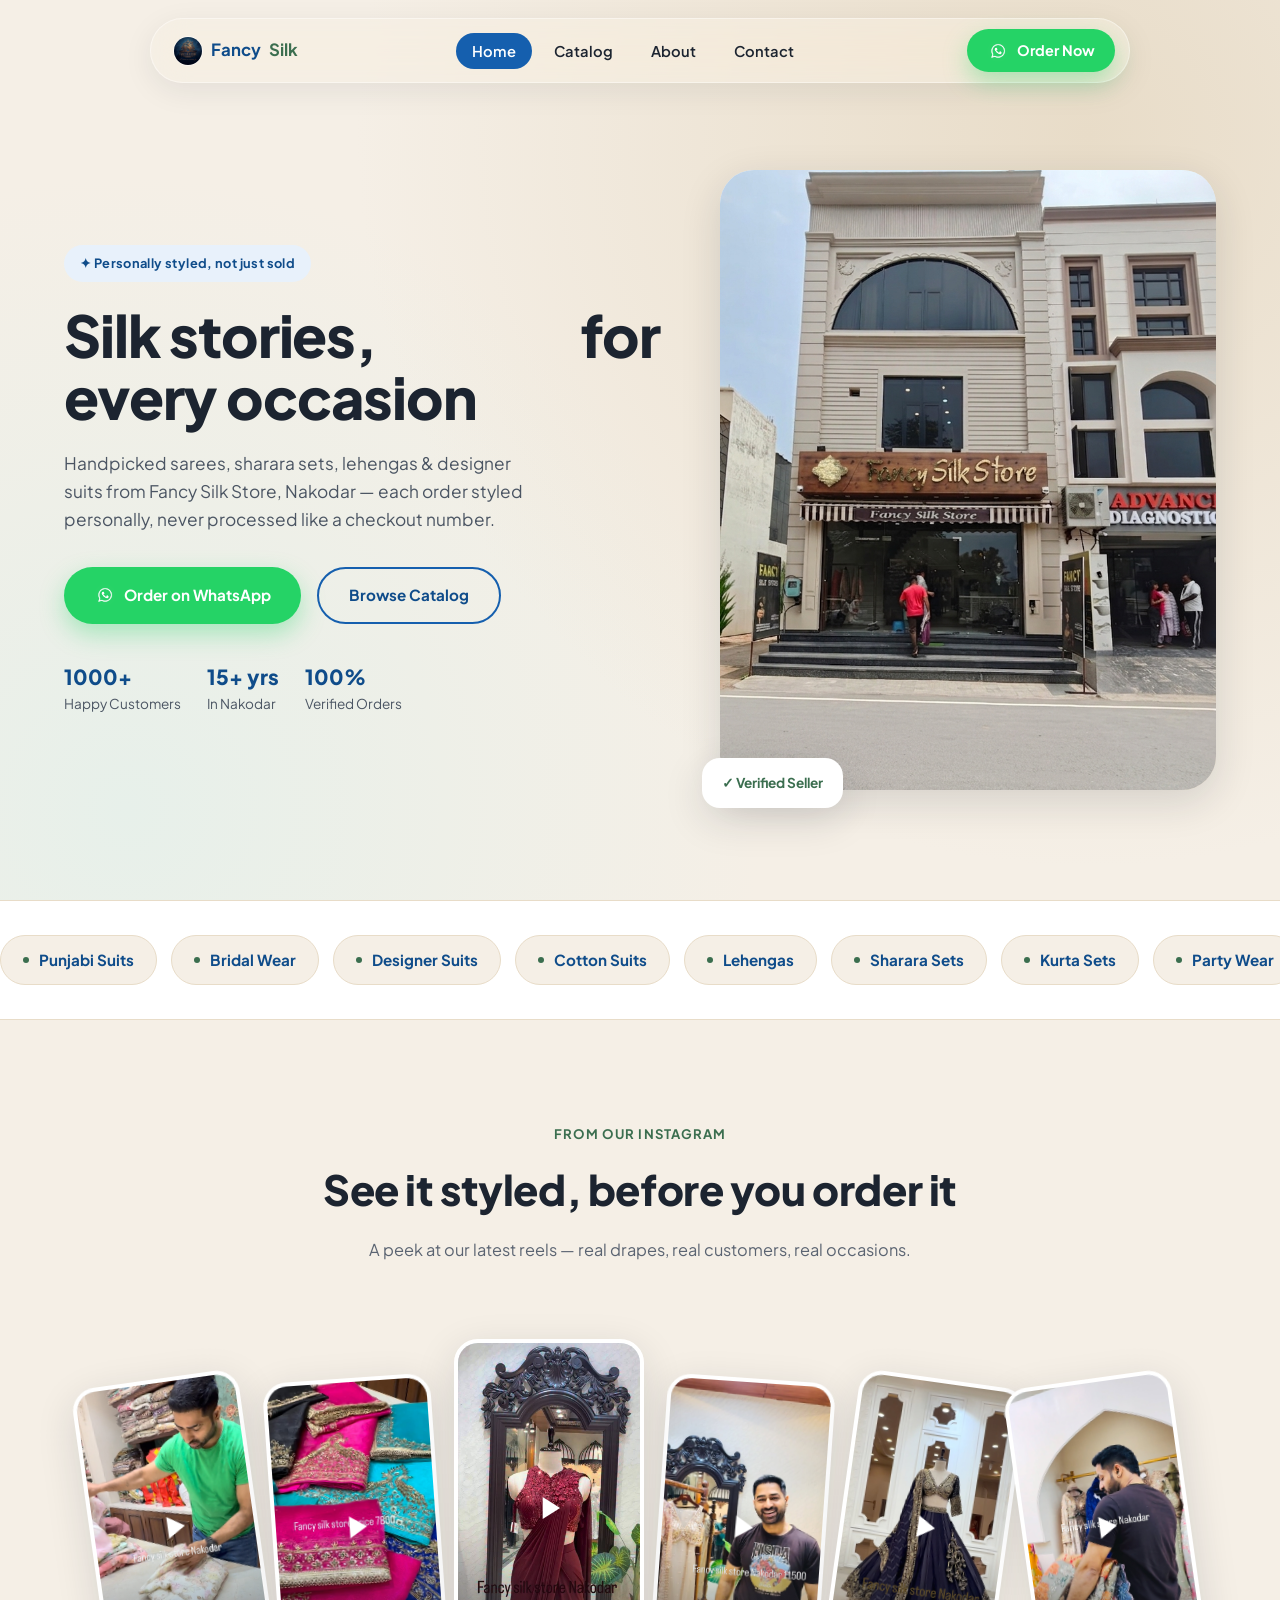
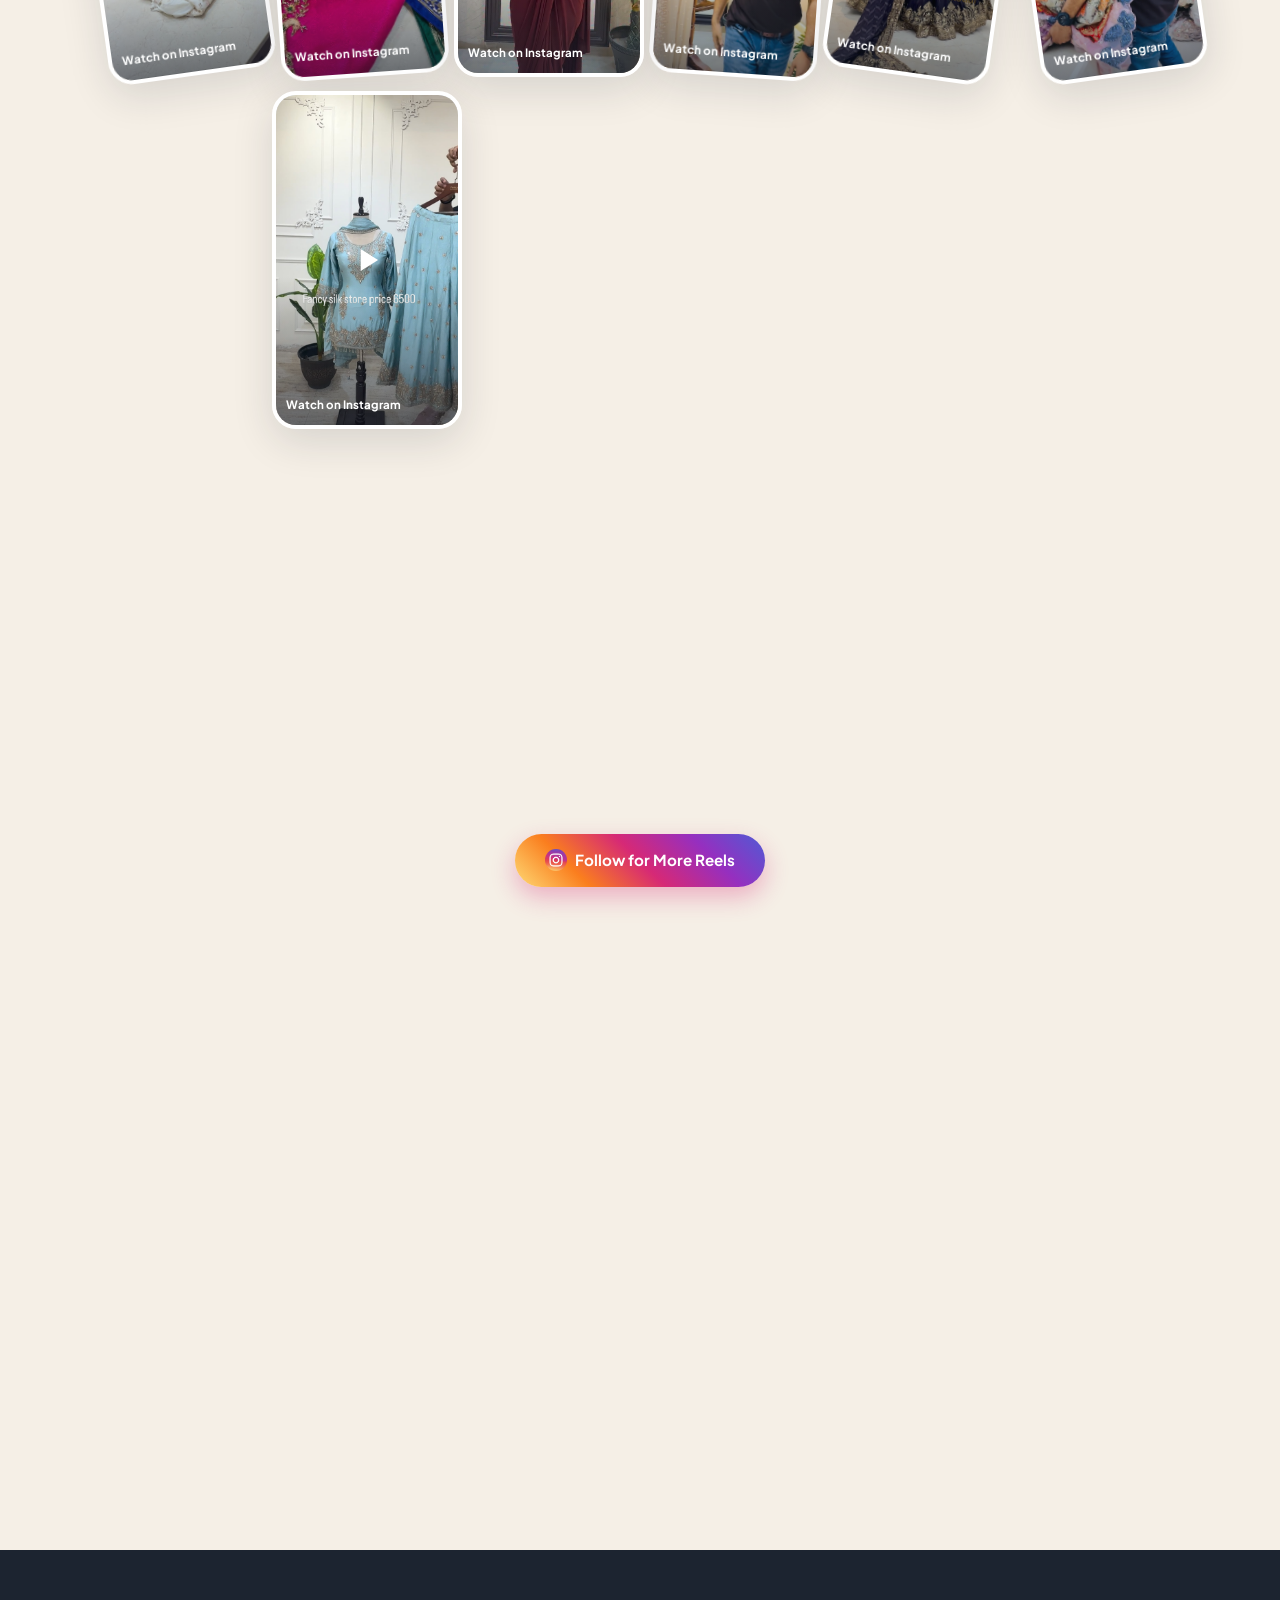
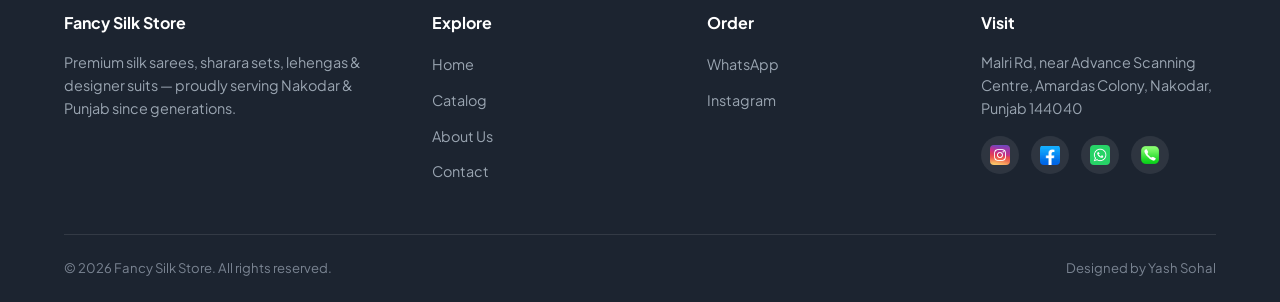
==== commit a57b91ab: "Add bubble page-transition animation for mobile Uses the native cross-document View Transitions API " ====
--- a/index.html
+++ b/index.html
@@ -33,7 +33,7 @@
 <link rel="preconnect" href="https://fonts.googleapis.com">
 <link rel="preconnect" href="https://fonts.gstatic.com" crossorigin>
 <link href="https://fonts.googleapis.com/css2?family=Plus+Jakarta+Sans:wght@400;500;600;700;800&display=swap" rel="stylesheet">
-<link rel="stylesheet" href="/assets/css/style.css?v=14">
+<link rel="stylesheet" href="/assets/css/style.css?v=15">
 
 <script type="application/ld+json">
 {
--- a/assets/css/style.css
+++ b/assets/css/style.css
@@ -1,6 +1,34 @@
 /* ============================================
    Fancy Silk Store — Design System
    ============================================ */
+
+/* ============================================
+   Page-to-page bubble transition (mobile)
+   Uses the native cross-document View Transitions API — supported
+   browsers (Chrome/Edge/Android WebView) animate every same-origin
+   navigation automatically; unsupported browsers just navigate as
+   normal, so this is a safe no-op everywhere else.
+   ============================================ */
+@view-transition {
+  navigation: auto;
+}
+
+@media (max-width:760px){
+  ::view-transition-old(root){
+    animation: bubble-fade-out .32s ease both;
+  }
+  ::view-transition-new(root){
+    animation: bubble-expand .5s cubic-bezier(.2,.8,.2,1) both;
+  }
+  @keyframes bubble-expand{
+    from{ clip-path: circle(0% at 50% 96%); }
+    to{ clip-path: circle(150% at 50% 96%); }
+  }
+  @keyframes bubble-fade-out{
+    from{ opacity:1; }
+    to{ opacity:0; }
+  }
+}
 :root{
   --royal-blue: #155FAE;
   --royal-blue-dark: #0F4C8A;
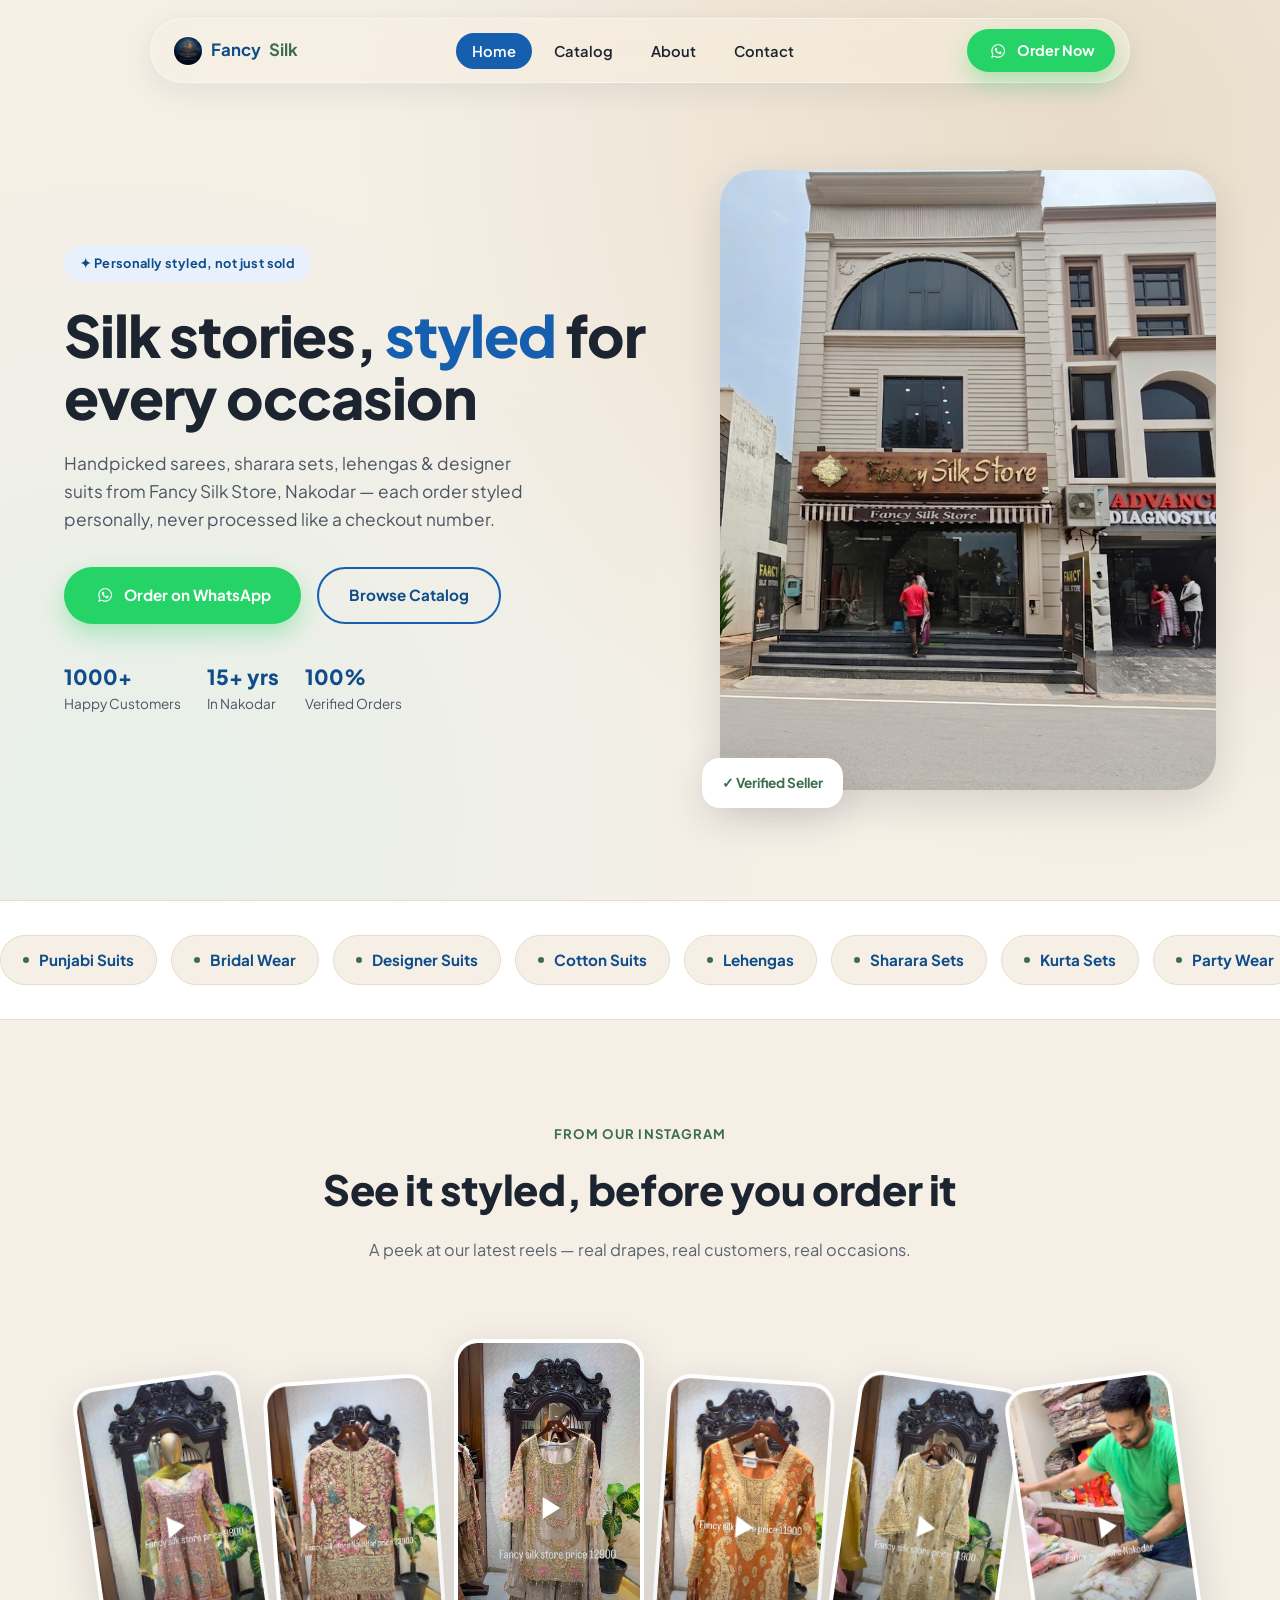
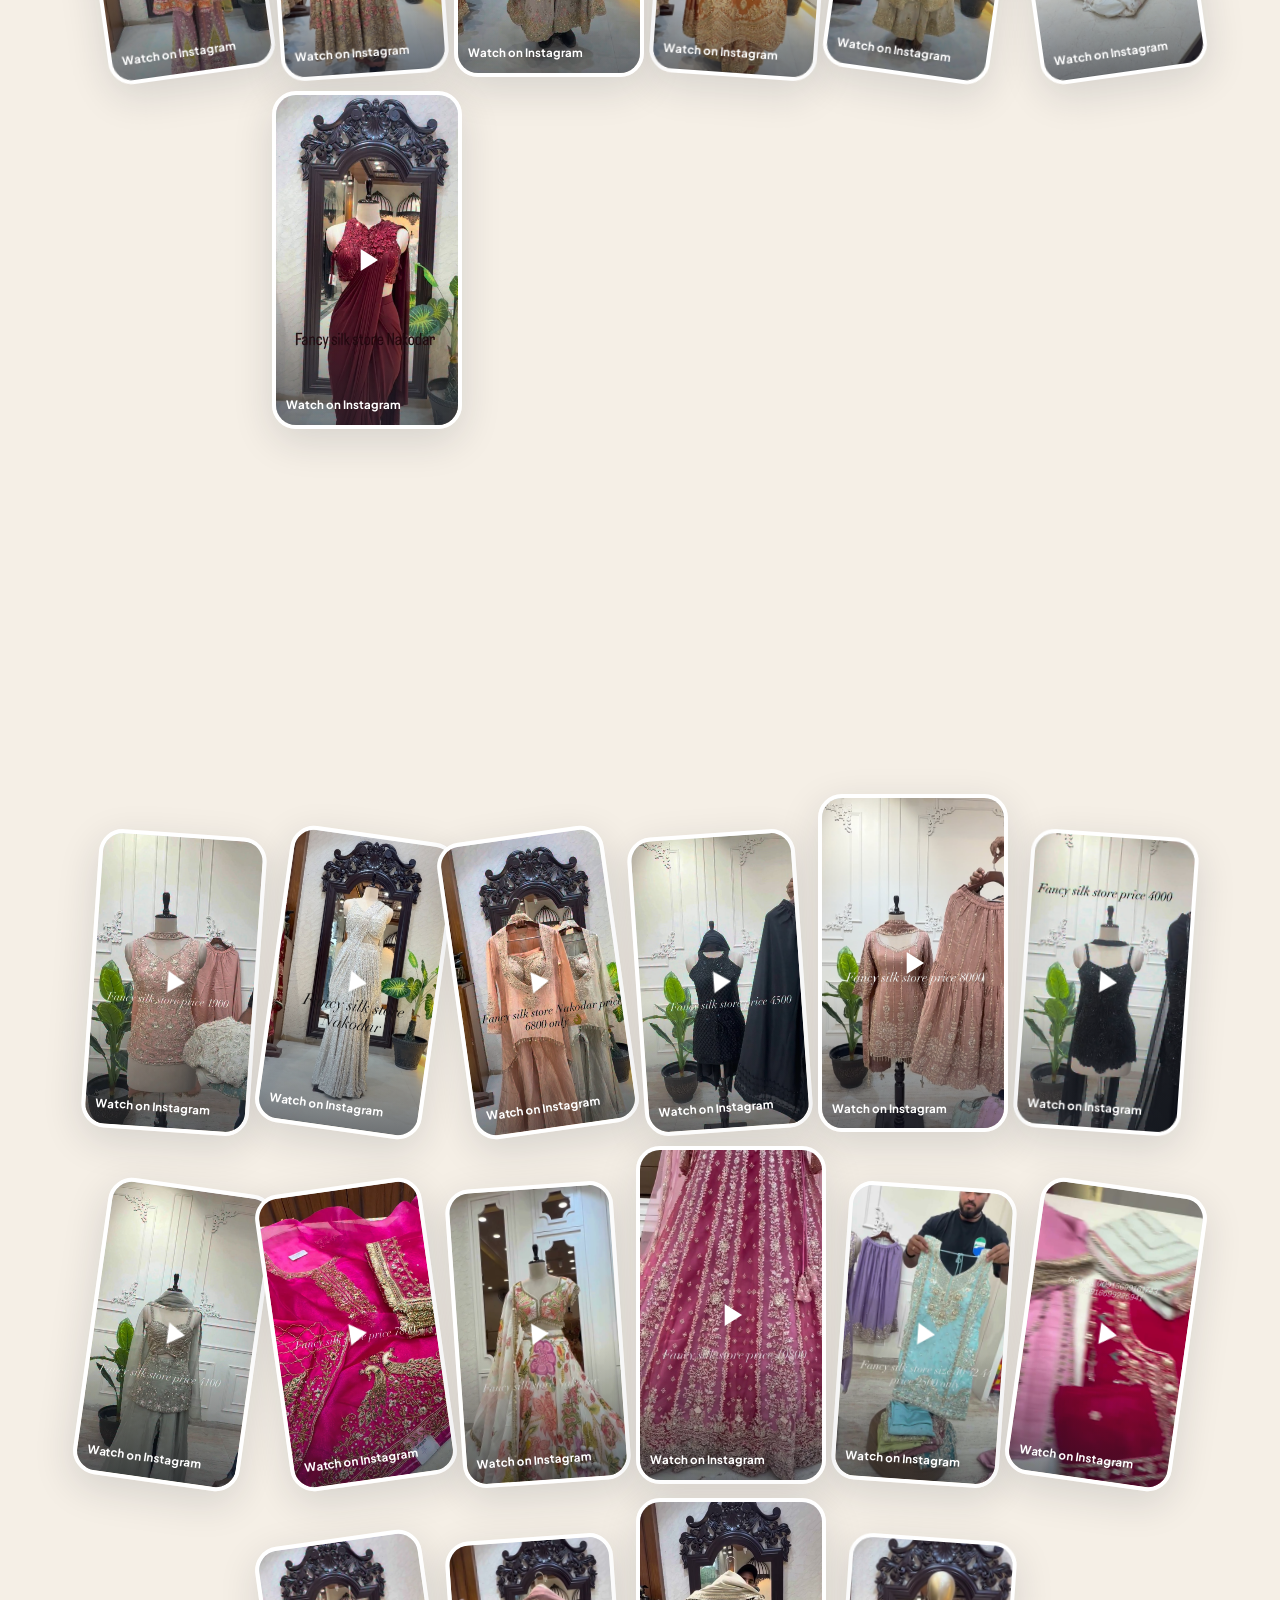
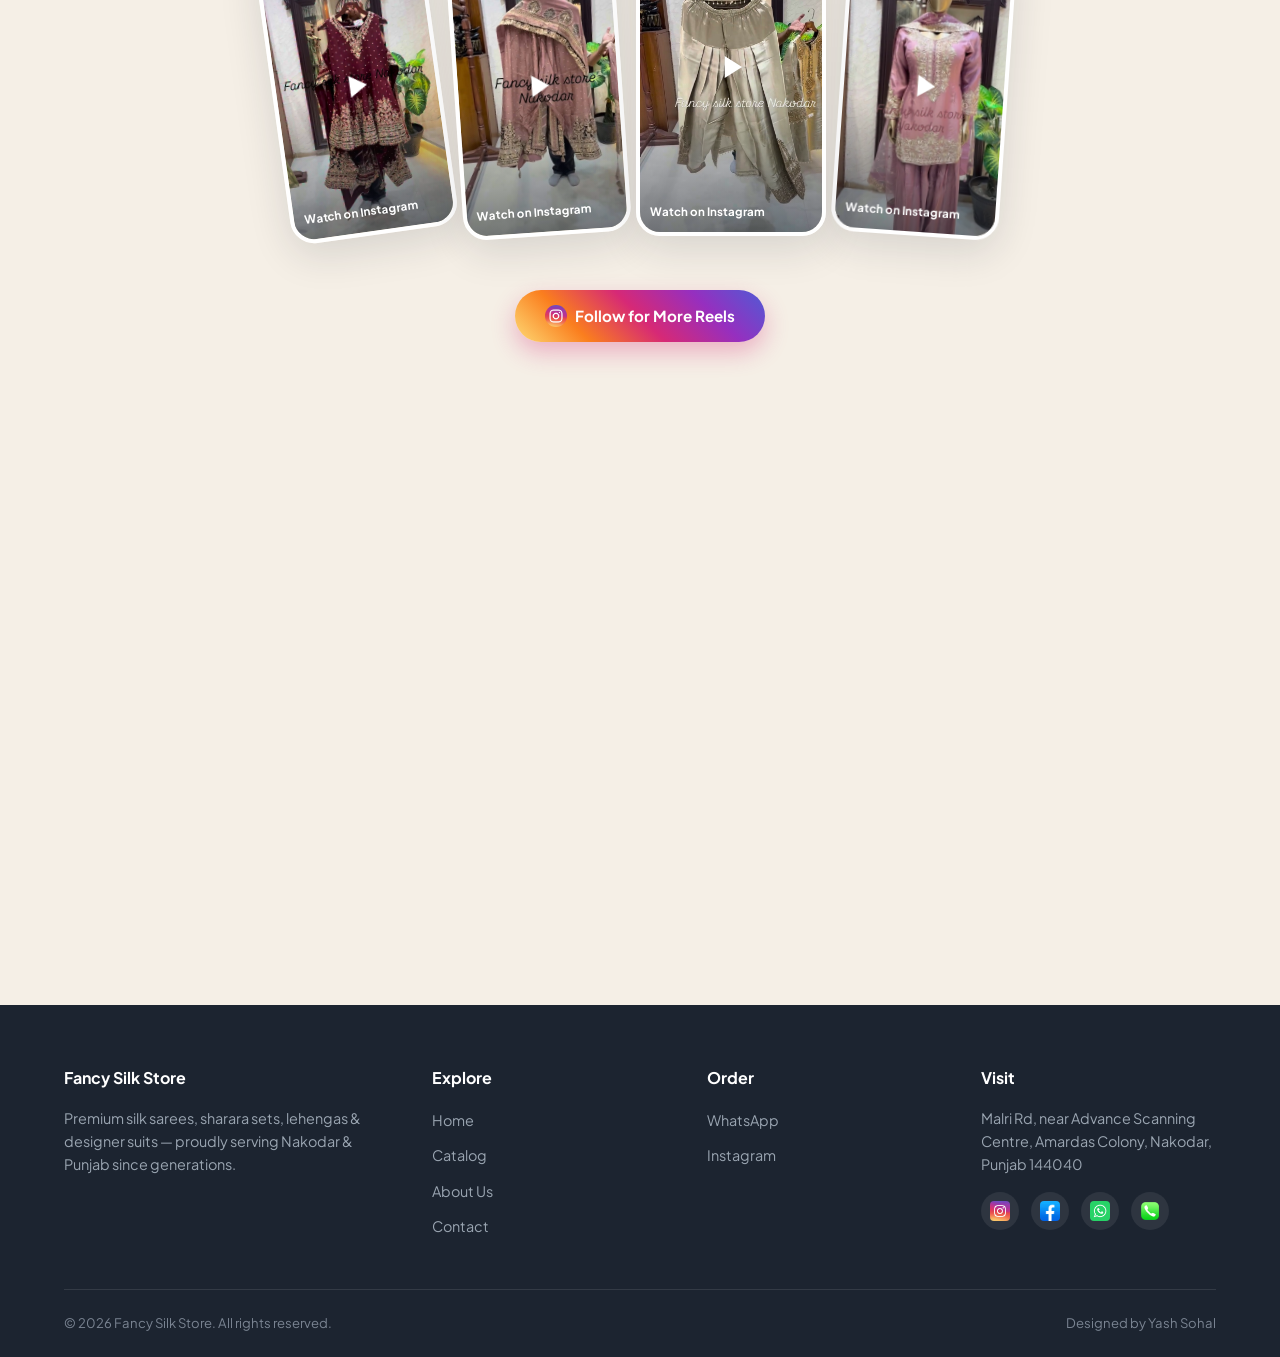
==== commit 16e2b31f: "Scrape and add latest Instagram reels/posts (2026-07-22 to 07-25) 17 new posts from @fancy_silk_stor" ====
--- a/index.html
+++ b/index.html
@@ -203,7 +203,7 @@
   </div>
 </footer>
 
-<script src="/assets/js/products.js?v=9"></script>
+<script src="/assets/js/products.js?v=10"></script>
 <script src="/assets/js/main.js?v=18"></script>
 </body>
 </html>
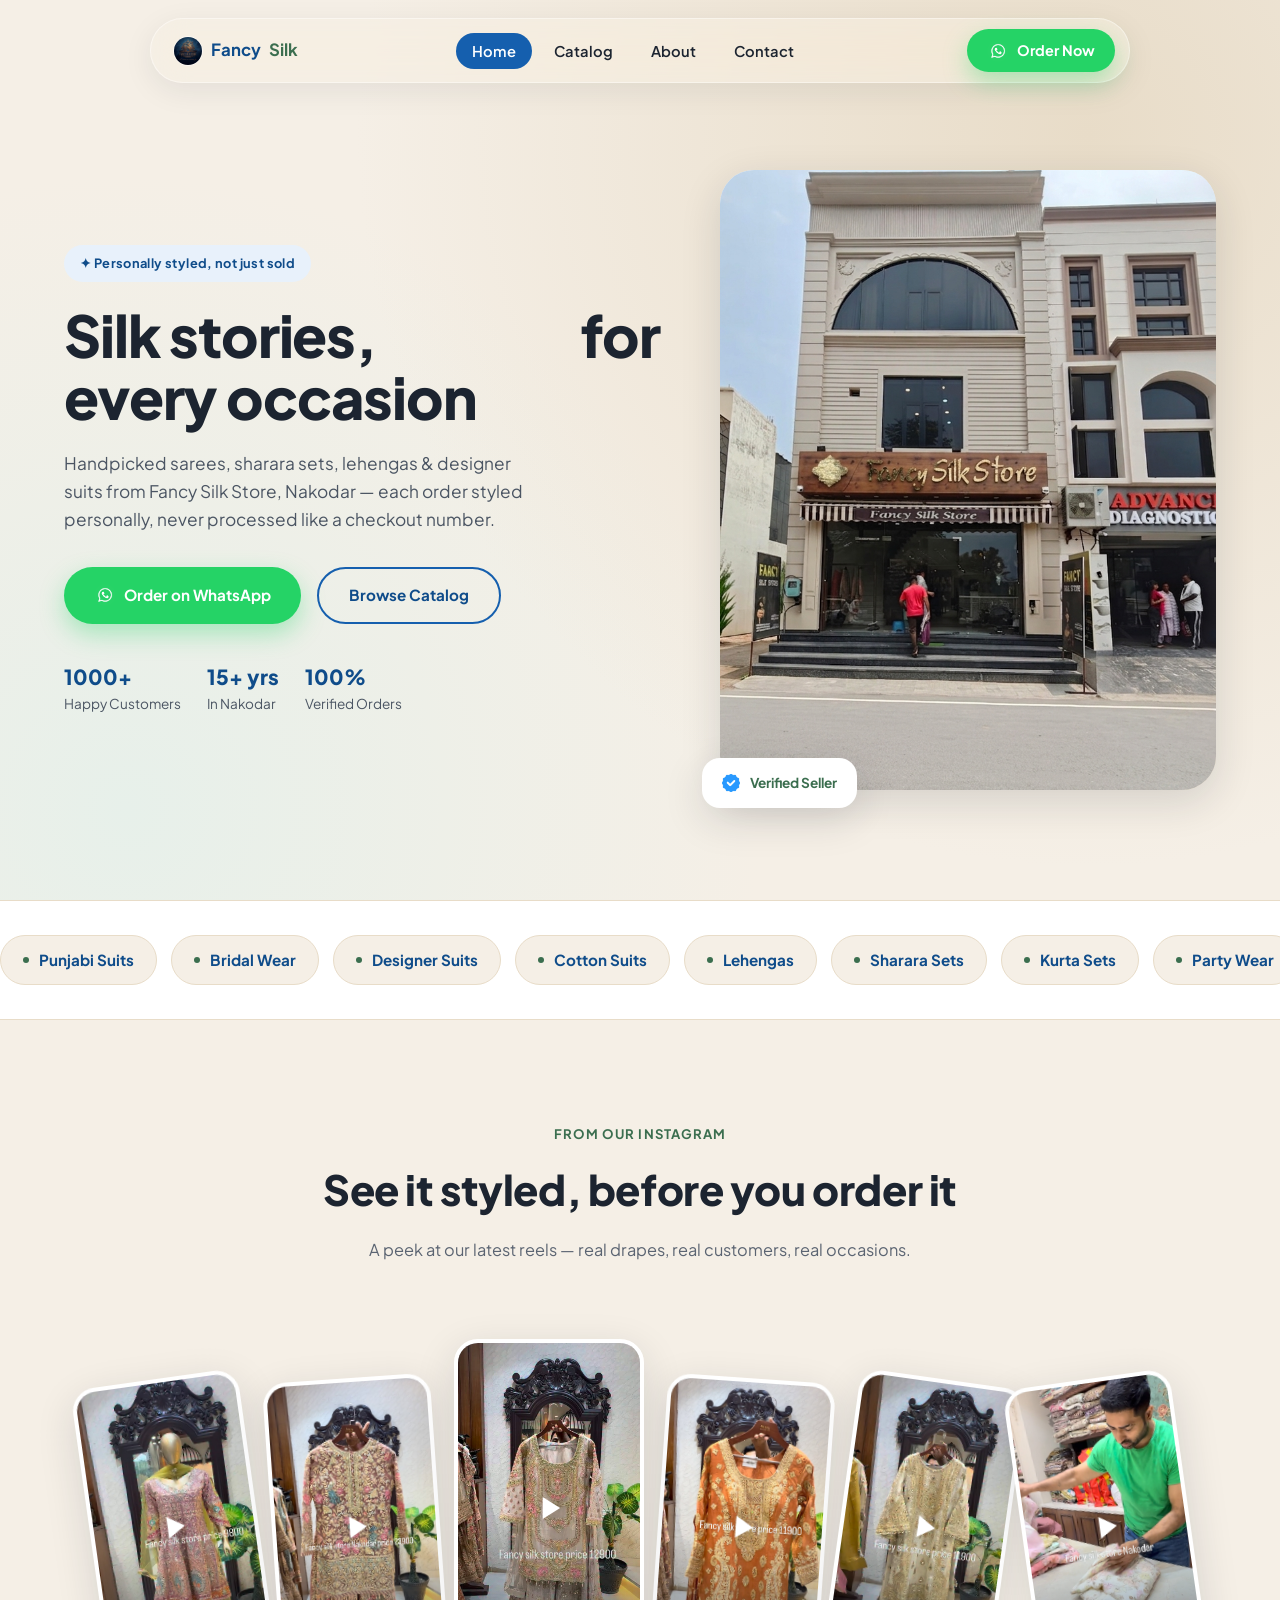
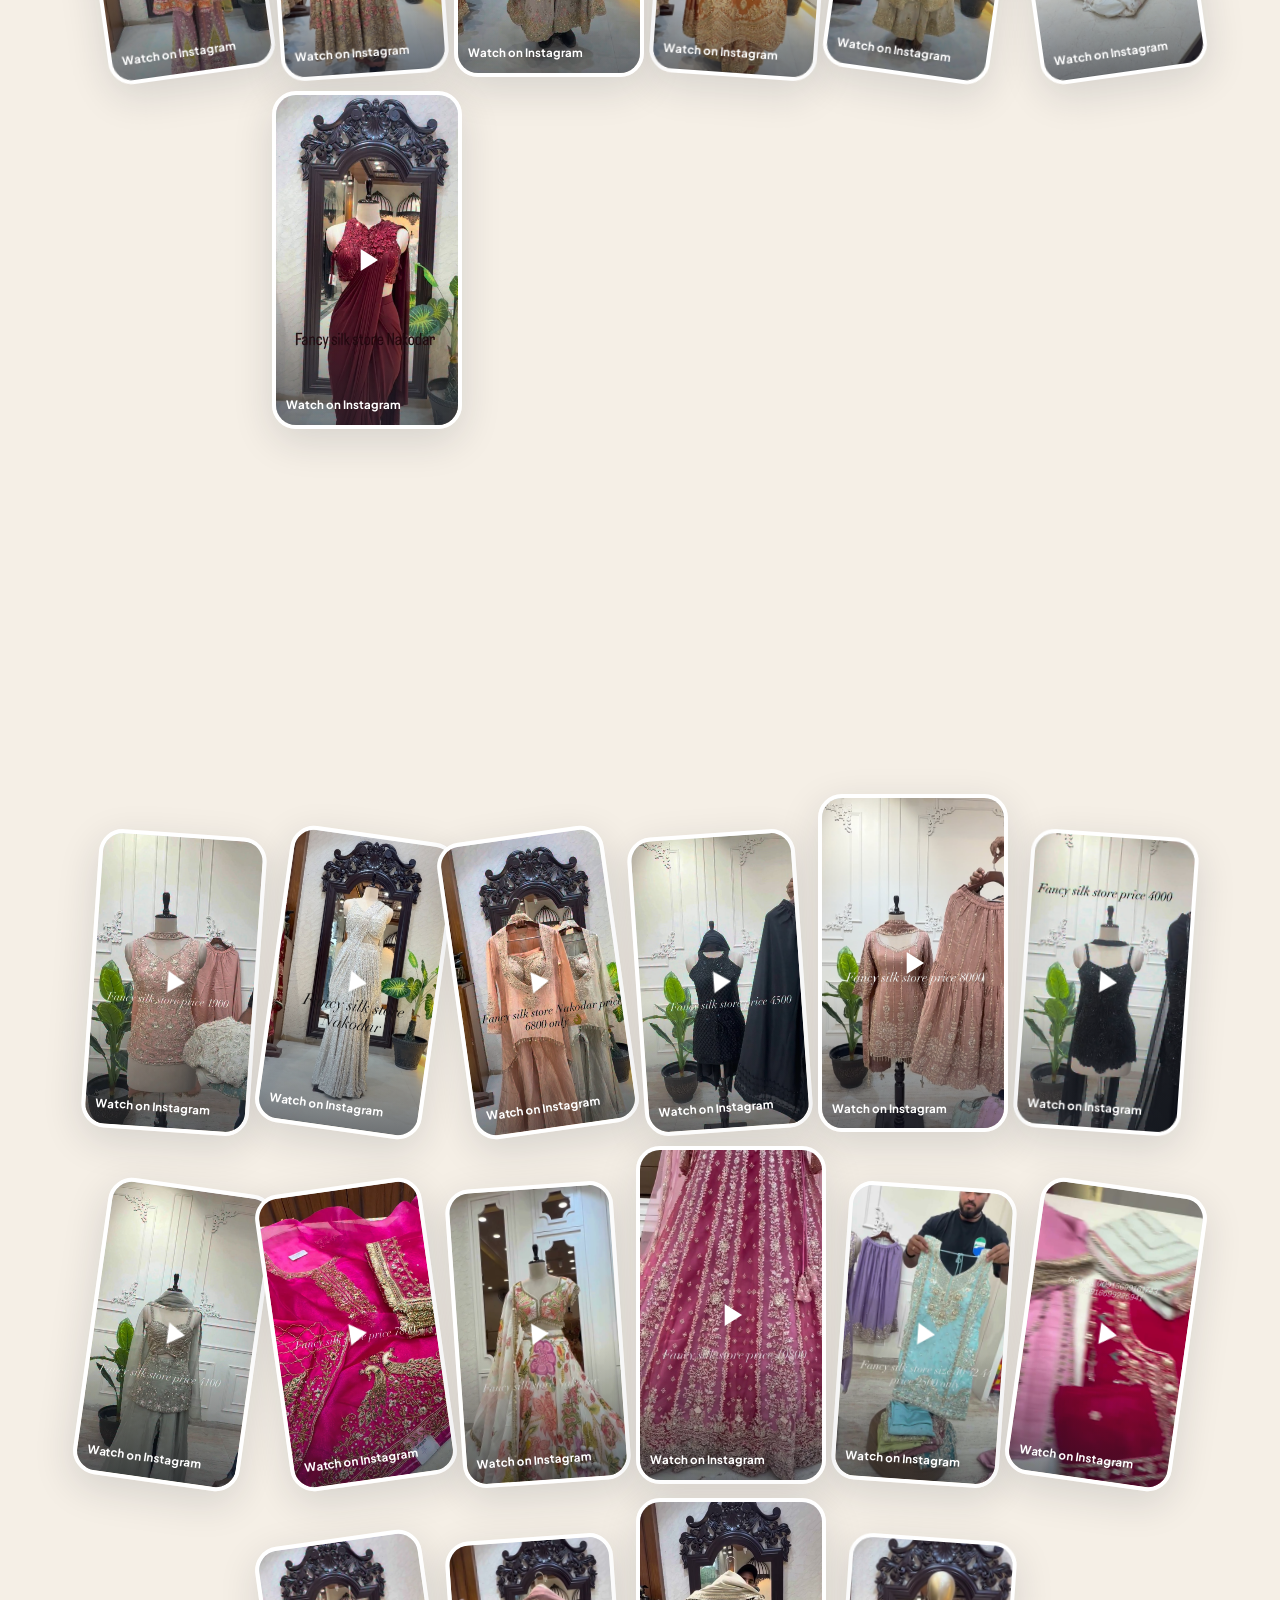
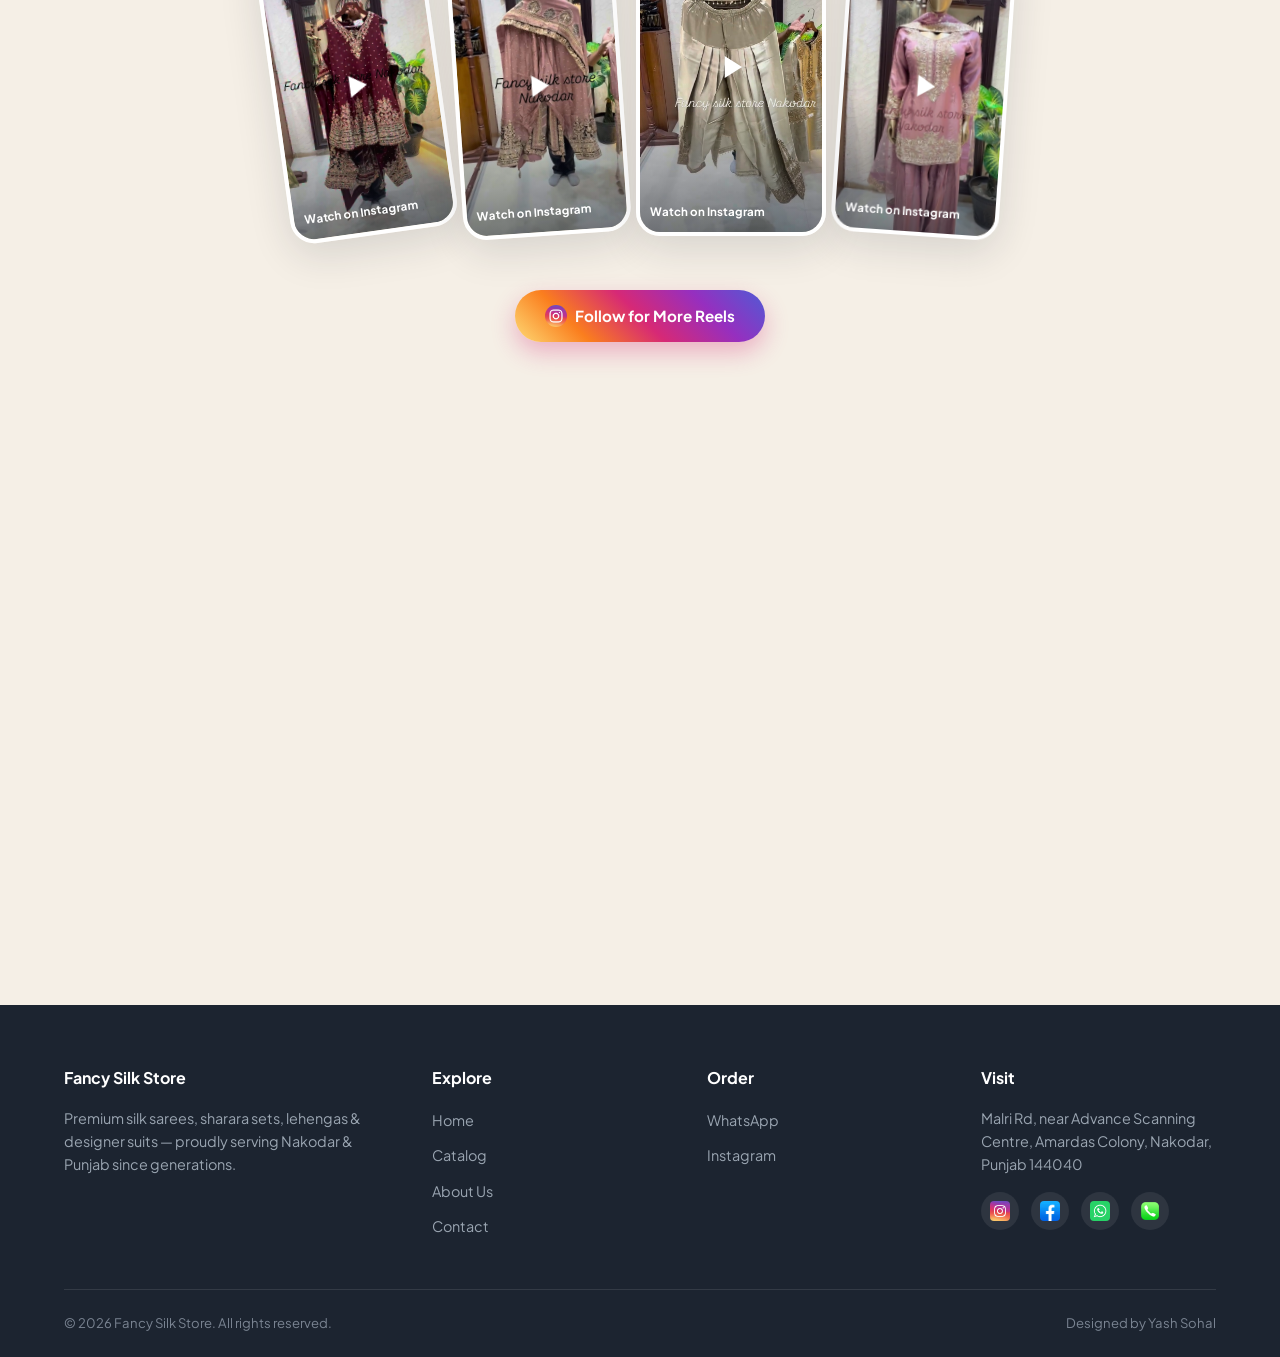
==== commit 4cde91eb: "Replace native view-transitions with a JS bubble overlay; add reels to catalog; real verified-tick b" ====
--- a/index.html
+++ b/index.html
@@ -33,7 +33,7 @@
 <link rel="preconnect" href="https://fonts.googleapis.com">
 <link rel="preconnect" href="https://fonts.gstatic.com" crossorigin>
 <link href="https://fonts.googleapis.com/css2?family=Plus+Jakarta+Sans:wght@400;500;600;700;800&display=swap" rel="stylesheet">
-<link rel="stylesheet" href="/assets/css/style.css?v=15">
+<link rel="stylesheet" href="/assets/css/style.css?v=16">
 
 <script type="application/ld+json">
 {
@@ -108,7 +108,7 @@
     </div>
     <div class="hero-visual">
       <div class="frame"><img src="/assets/images/store-front.jpg" alt="Fancy Silk Store storefront, Nakodar" loading="eager"></div>
-      <div class="hero-badge">✓ Verified Seller</div>
+      <div class="hero-badge"><img src="/assets/images/verified-tick.png" alt="" class="verified-tick-icon">Verified Seller</div>
     </div>
   </div>
 </header>
@@ -149,7 +149,7 @@
         <h2>Every order, personally styled — not just processed.</h2>
         <p>Skip the confusing checkout. Message us directly and get real styling advice, fabric details, and honest pricing from a real person.</p>
         <div class="order-trust">
-          <span>✓ Verified Seller</span>
+          <span><img src="/assets/images/verified-tick.png" alt="" class="verified-tick-icon">Verified Seller</span>
           <span>✓ Personal Consultation</span>
           <span>✓ Secure, Direct Orders</span>
         </div>
@@ -204,6 +204,6 @@
 </footer>
 
 <script src="/assets/js/products.js?v=10"></script>
-<script src="/assets/js/main.js?v=18"></script>
+<script src="/assets/js/main.js?v=20"></script>
 </body>
 </html>
--- a/assets/css/style.css
+++ b/assets/css/style.css
@@ -4,30 +4,20 @@
 
 /* ============================================
    Page-to-page bubble transition (mobile)
-   Uses the native cross-document View Transitions API — supported
-   browsers (Chrome/Edge/Android WebView) animate every same-origin
-   navigation automatically; unsupported browsers just navigate as
-   normal, so this is a safe no-op everywhere else.
-   ============================================ */
-@view-transition {
-  navigation: auto;
-}
-
+   JS-driven overlay (see main.js) — works on every browser regardless
+   of native View Transitions API support, unlike the CSS-only
+   @view-transition approach this replaces.
+   ============================================ */
+.page-transition-bubble{
+  position:fixed; inset:0; z-index:9999;
+  background: #155FAE;
+  clip-path: circle(0% at 50% 96%);
+  pointer-events:none;
+  display:none;
+}
 @media (max-width:760px){
-  ::view-transition-old(root){
-    animation: bubble-fade-out .32s ease both;
-  }
-  ::view-transition-new(root){
-    animation: bubble-expand .5s cubic-bezier(.2,.8,.2,1) both;
-  }
-  @keyframes bubble-expand{
-    from{ clip-path: circle(0% at 50% 96%); }
-    to{ clip-path: circle(150% at 50% 96%); }
-  }
-  @keyframes bubble-fade-out{
-    from{ opacity:1; }
-    to{ opacity:0; }
-  }
+  .page-transition-bubble.pt-active{ display:block; }
+  .page-transition-bubble.pt-animate{ transition: clip-path .45s cubic-bezier(.2,.8,.2,1); }
 }
 :root{
   --royal-blue: #155FAE;
@@ -274,6 +264,7 @@
   display:flex; align-items:center; gap:10px;
   font-size:.85rem; font-weight:700; color: var(--green);
 }
+.verified-tick-icon{ width:18px; height:18px; flex:0 0 auto; }
 
 @keyframes fadeUp{ from{ opacity:0; transform: translateY(22px);} to{opacity:1; transform:translateY(0);} }
 @keyframes scaleIn{ from{ opacity:0; transform: scale(.92);} to{opacity:1; transform:scale(1);} }
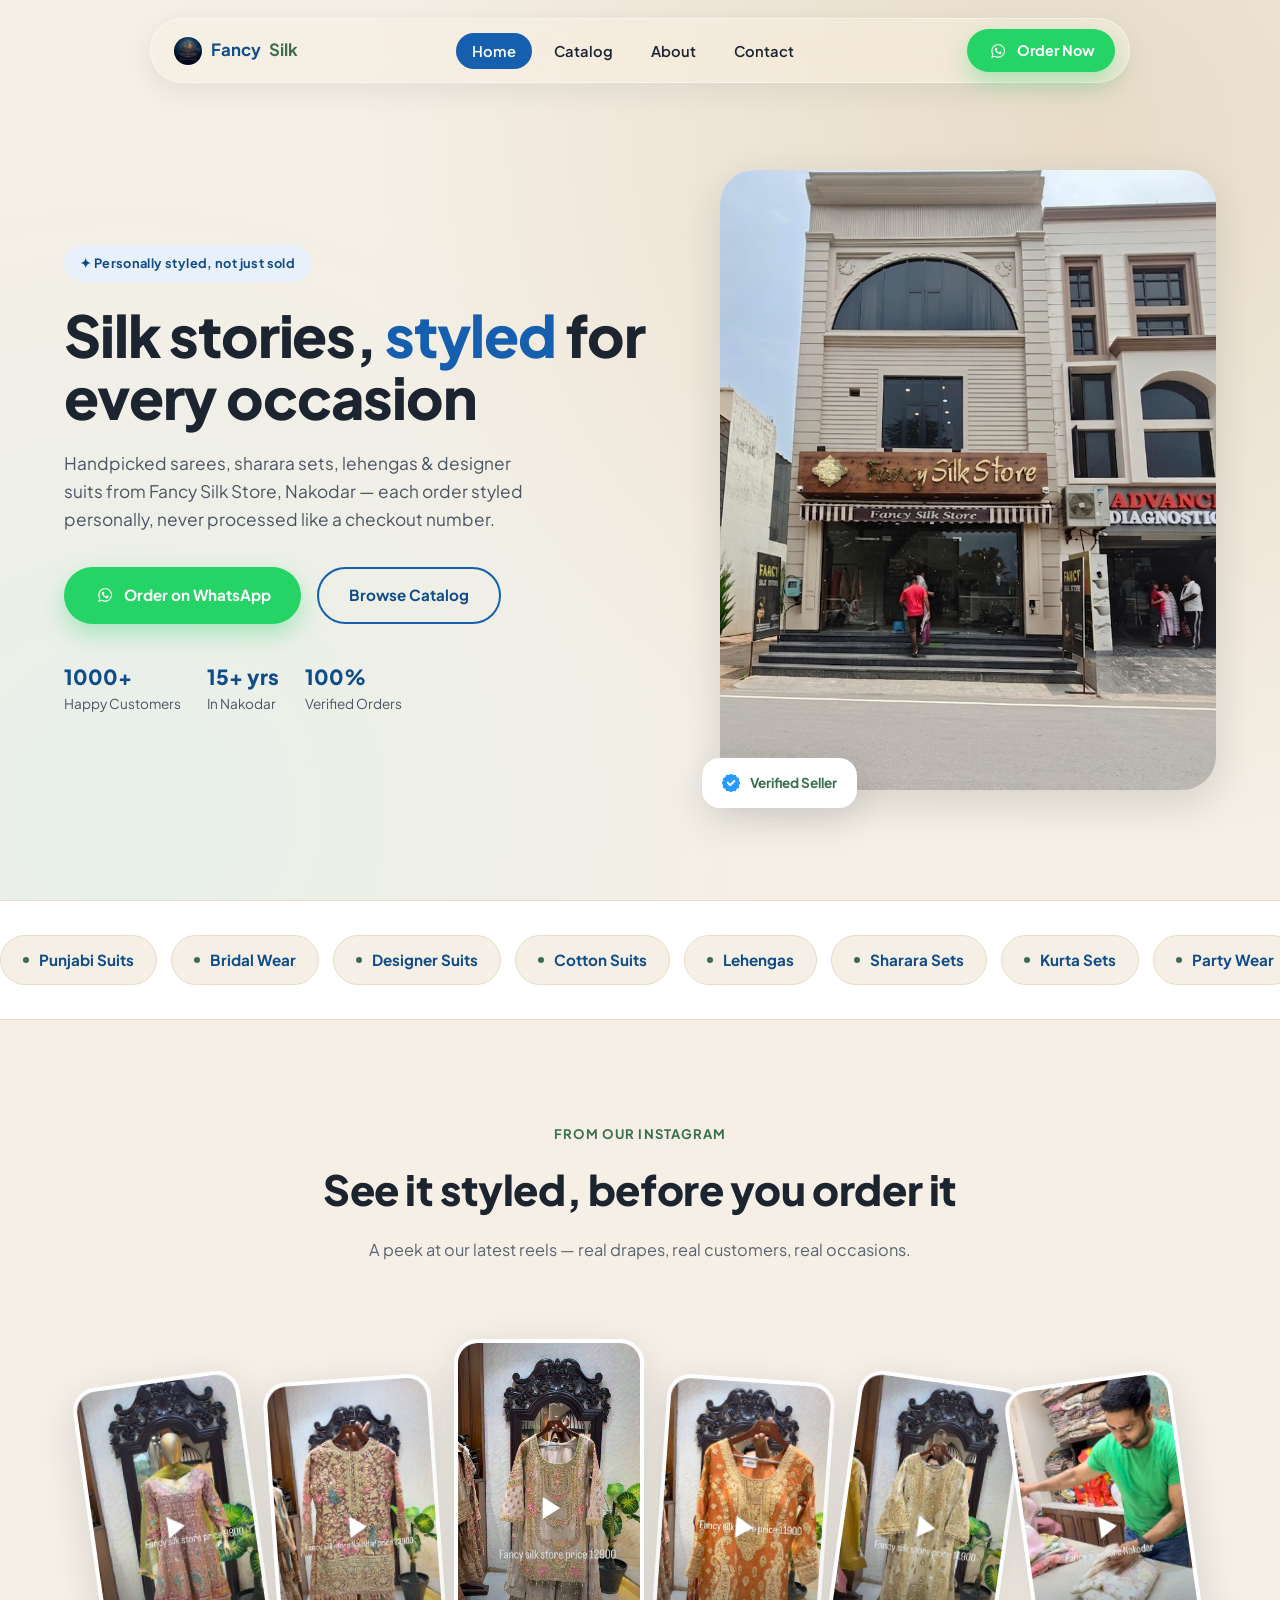
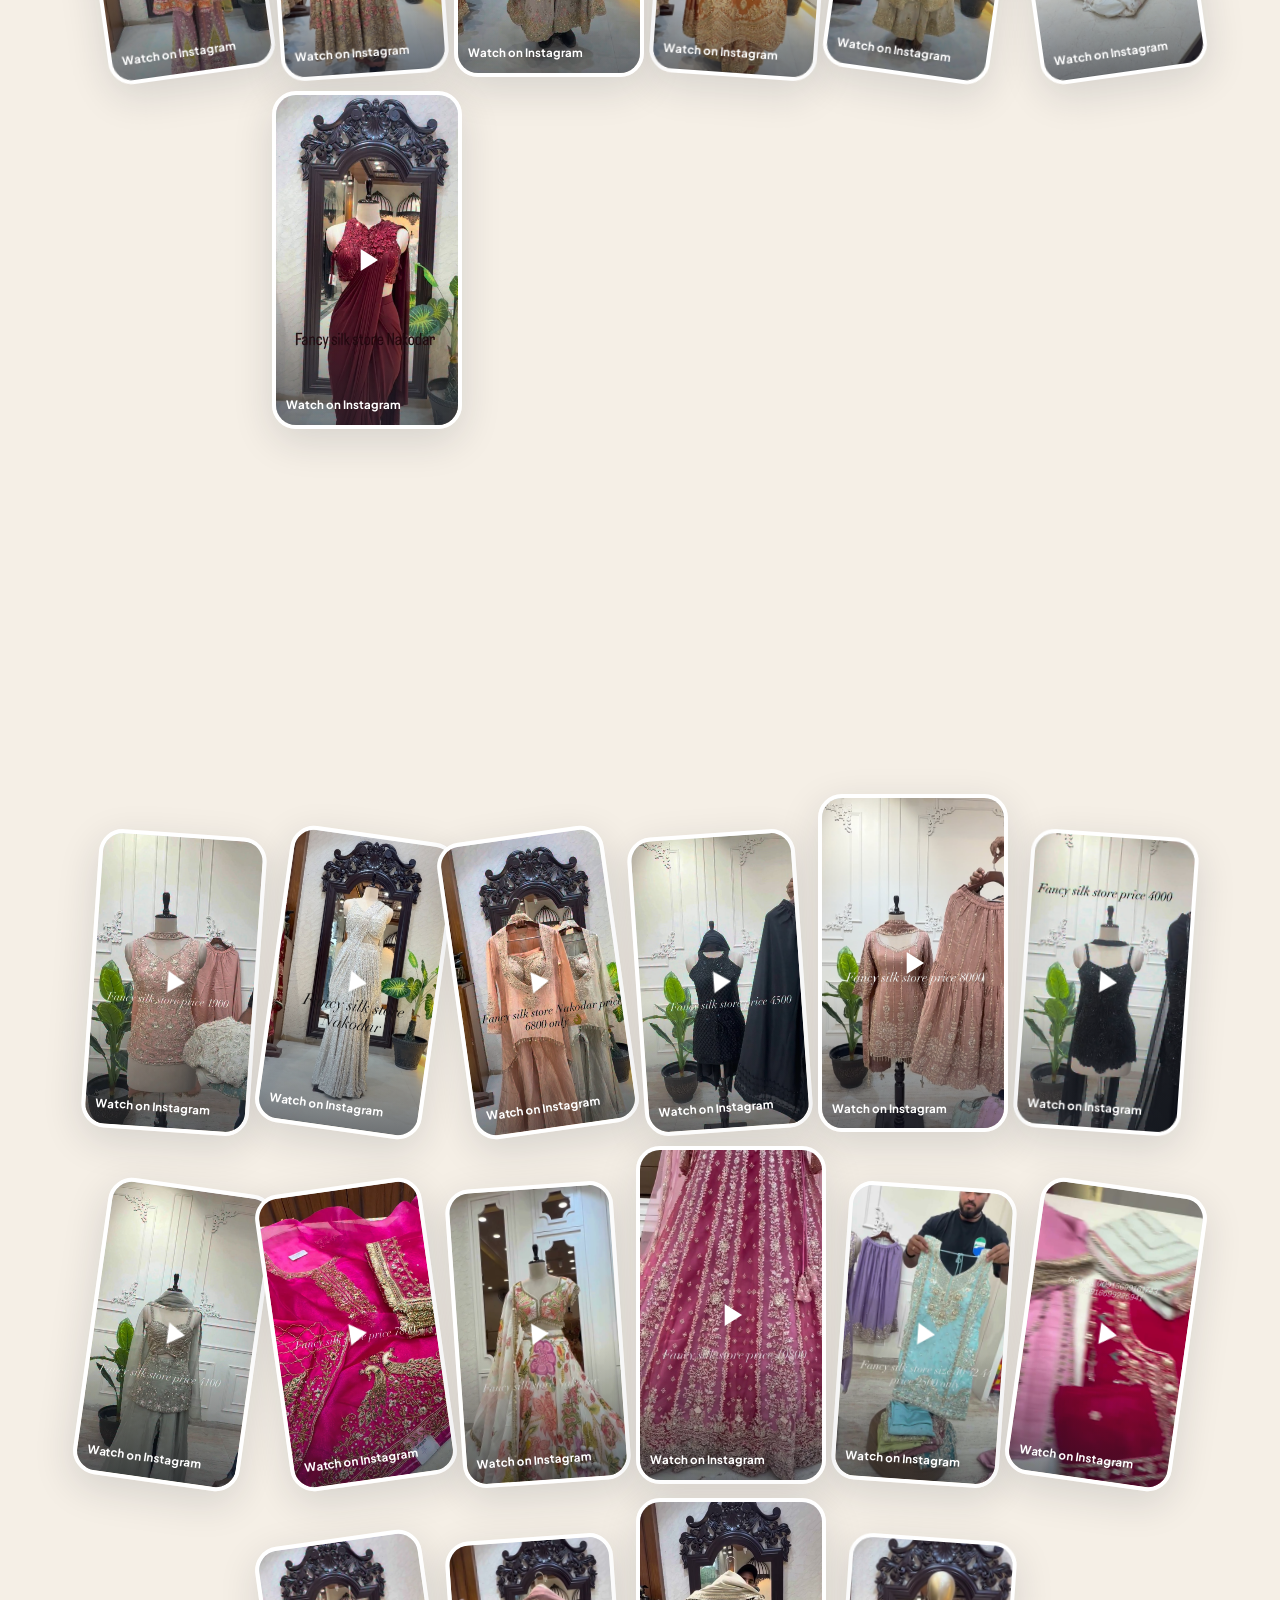
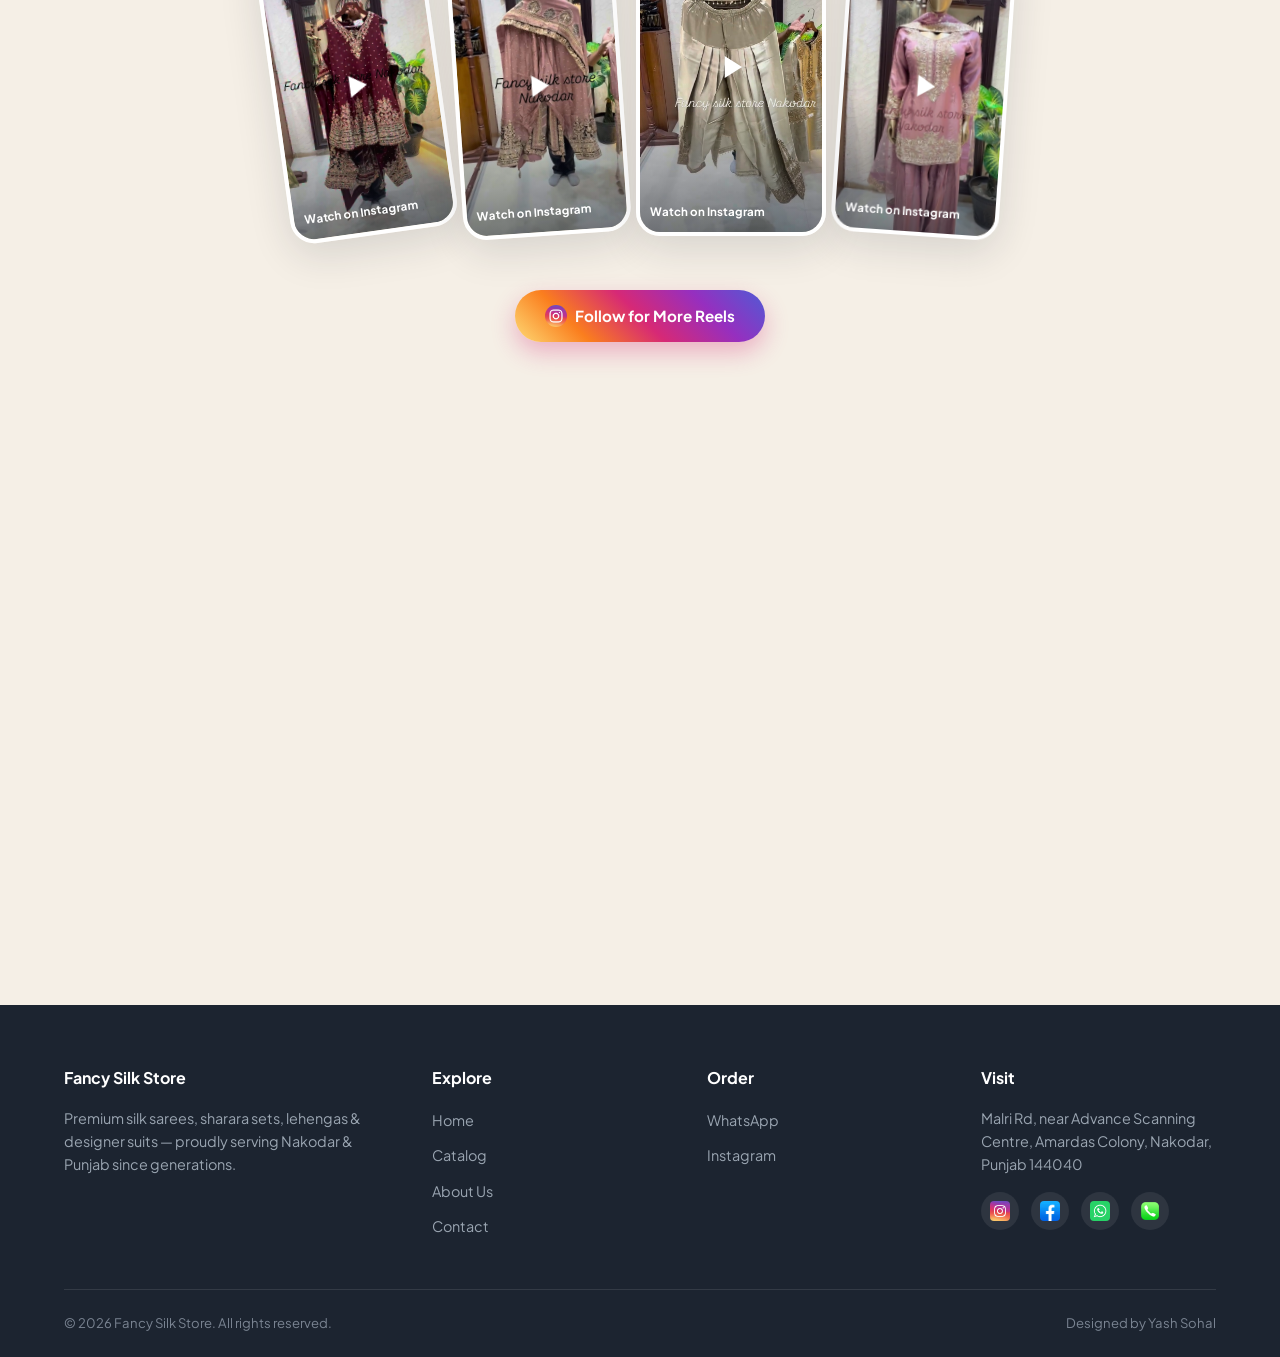
==== commit 50cc702e: "Replace page-transition overlay with a liquid-glass nav bubble Per feedback, the full-screen page tr" ====
--- a/index.html
+++ b/index.html
@@ -33,7 +33,7 @@
 <link rel="preconnect" href="https://fonts.googleapis.com">
 <link rel="preconnect" href="https://fonts.gstatic.com" crossorigin>
 <link href="https://fonts.googleapis.com/css2?family=Plus+Jakarta+Sans:wght@400;500;600;700;800&display=swap" rel="stylesheet">
-<link rel="stylesheet" href="/assets/css/style.css?v=16">
+<link rel="stylesheet" href="/assets/css/style.css?v=17">
 
 <script type="application/ld+json">
 {
@@ -204,6 +204,6 @@
 </footer>
 
 <script src="/assets/js/products.js?v=10"></script>
-<script src="/assets/js/main.js?v=20"></script>
+<script src="/assets/js/main.js?v=21"></script>
 </body>
 </html>
--- a/assets/css/style.css
+++ b/assets/css/style.css
@@ -2,23 +2,6 @@
    Fancy Silk Store — Design System
    ============================================ */
 
-/* ============================================
-   Page-to-page bubble transition (mobile)
-   JS-driven overlay (see main.js) — works on every browser regardless
-   of native View Transitions API support, unlike the CSS-only
-   @view-transition approach this replaces.
-   ============================================ */
-.page-transition-bubble{
-  position:fixed; inset:0; z-index:9999;
-  background: #155FAE;
-  clip-path: circle(0% at 50% 96%);
-  pointer-events:none;
-  display:none;
-}
-@media (max-width:760px){
-  .page-transition-bubble.pt-active{ display:block; }
-  .page-transition-bubble.pt-animate{ transition: clip-path .45s cubic-bezier(.2,.8,.2,1); }
-}
 :root{
   --royal-blue: #155FAE;
   --royal-blue-dark: #0F4C8A;
@@ -780,9 +763,13 @@
   }
   .mobile-bottombar a .bubble-icon::before{
     content:'';
-    position:absolute; inset:0;
+    position:absolute; inset:-6px;
     border-radius:50%;
-    background: radial-gradient(circle, rgba(21,95,174,.22) 0%, rgba(21,95,174,.1) 70%, transparent 100%);
+    background: linear-gradient(160deg, rgba(255,255,255,.55), rgba(21,95,174,.28));
+    backdrop-filter: blur(6px) saturate(180%);
+    -webkit-backdrop-filter: blur(6px) saturate(180%);
+    border: 1px solid rgba(255,255,255,.5);
+    box-shadow: 0 4px 14px rgba(21,95,174,.22), inset 0 1px 2px rgba(255,255,255,.6);
     transform: scale(0);
     opacity:0;
     transition: transform .4s cubic-bezier(.34,1.56,.64,1), opacity .3s ease;
@@ -796,10 +783,18 @@
     clip:rect(0,0,0,0); white-space:nowrap;
   }
 
-  .mobile-bottombar a:active .bubble-icon::before,
-  .mobile-bottombar a.active .bubble-icon::before{
+  .mobile-bottombar a:active .bubble-icon::before{
     transform: scale(1);
     opacity:1;
+  }
+  .mobile-bottombar a.active .bubble-icon::before{
+    animation: liquidPop .6s cubic-bezier(.2,.8,.2,1) both;
+  }
+  @keyframes liquidPop{
+    0%{ transform: scale(0); opacity:0; border-radius:50%; }
+    45%{ transform: scale(1.3, .75); opacity:1; border-radius:44% 56% 58% 42%/62% 44% 56% 38%; }
+    72%{ transform: scale(.88, 1.12); border-radius:56% 44% 40% 60%/42% 58% 42% 58%; }
+    100%{ transform: scale(1); opacity:1; border-radius:50%; }
   }
   .mobile-bottombar a:active img, .mobile-bottombar a:active svg,
   .mobile-bottombar a.active img, .mobile-bottombar a.active svg{
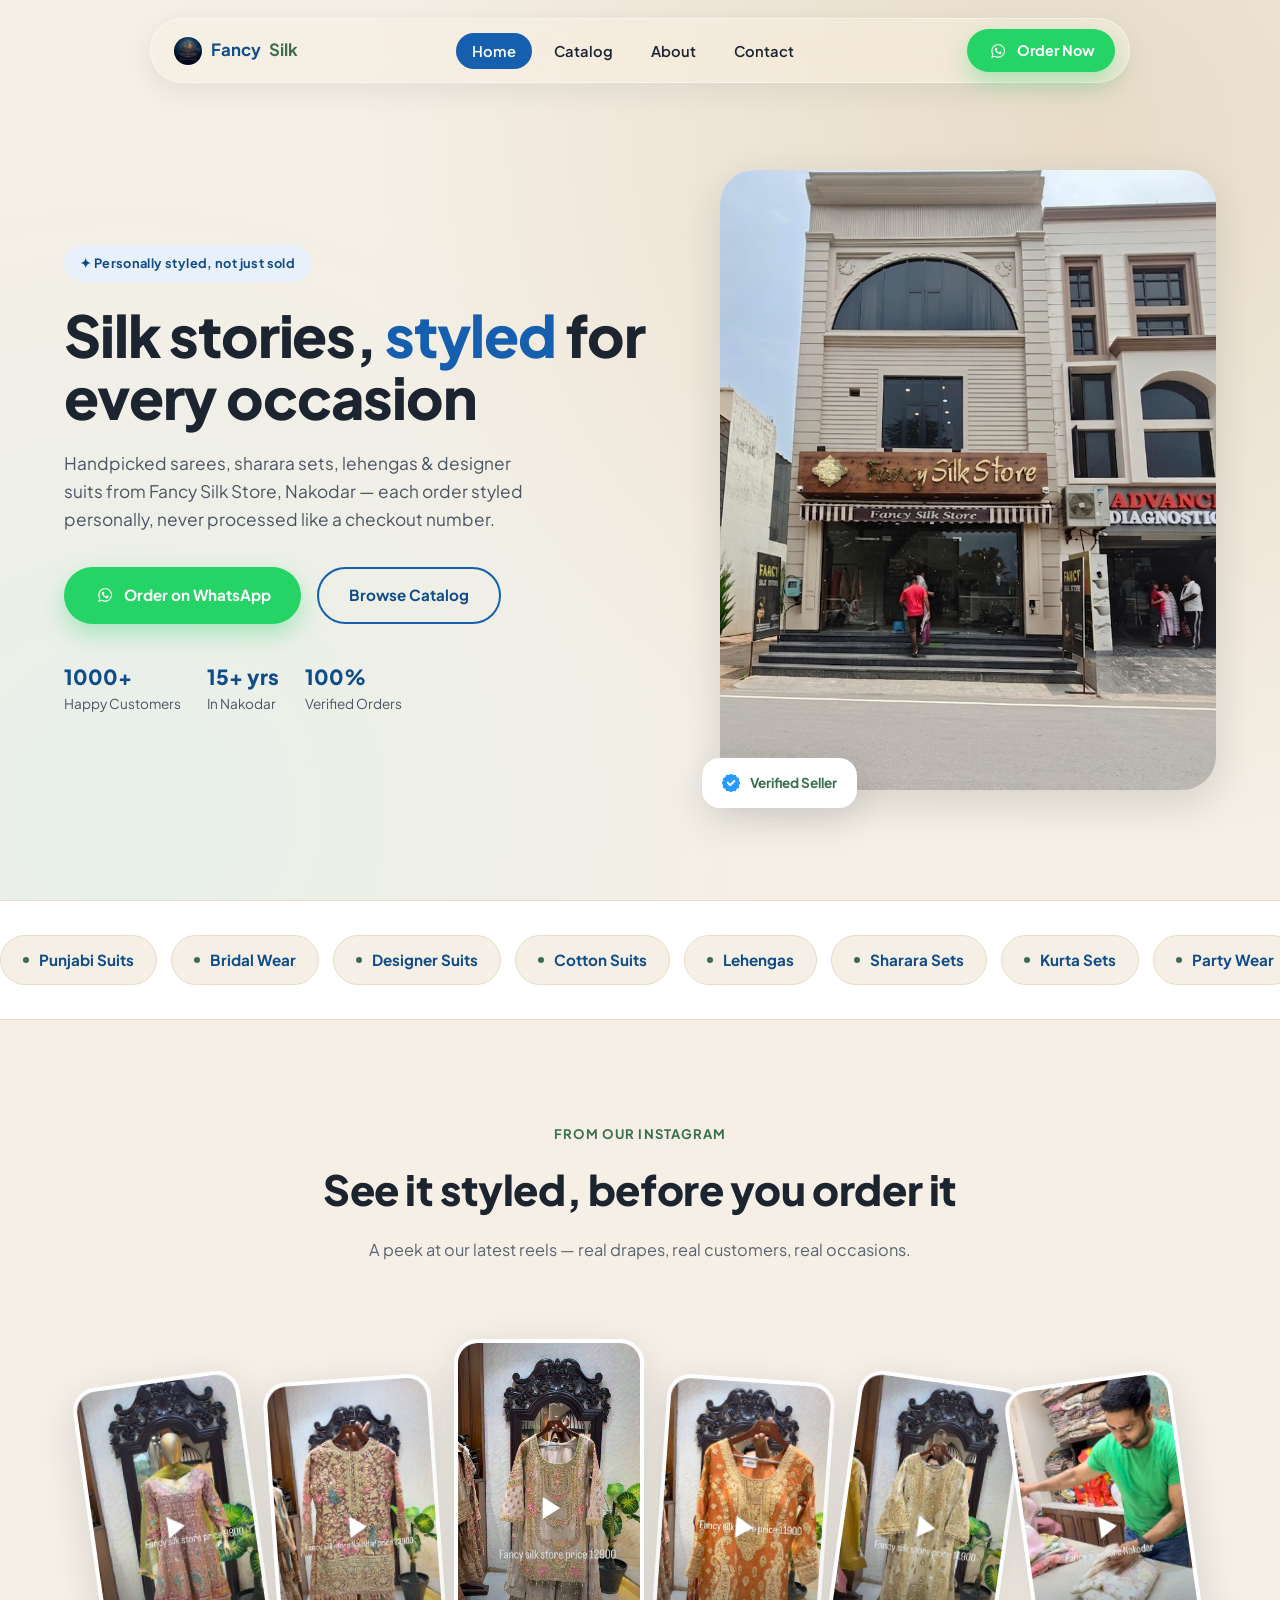
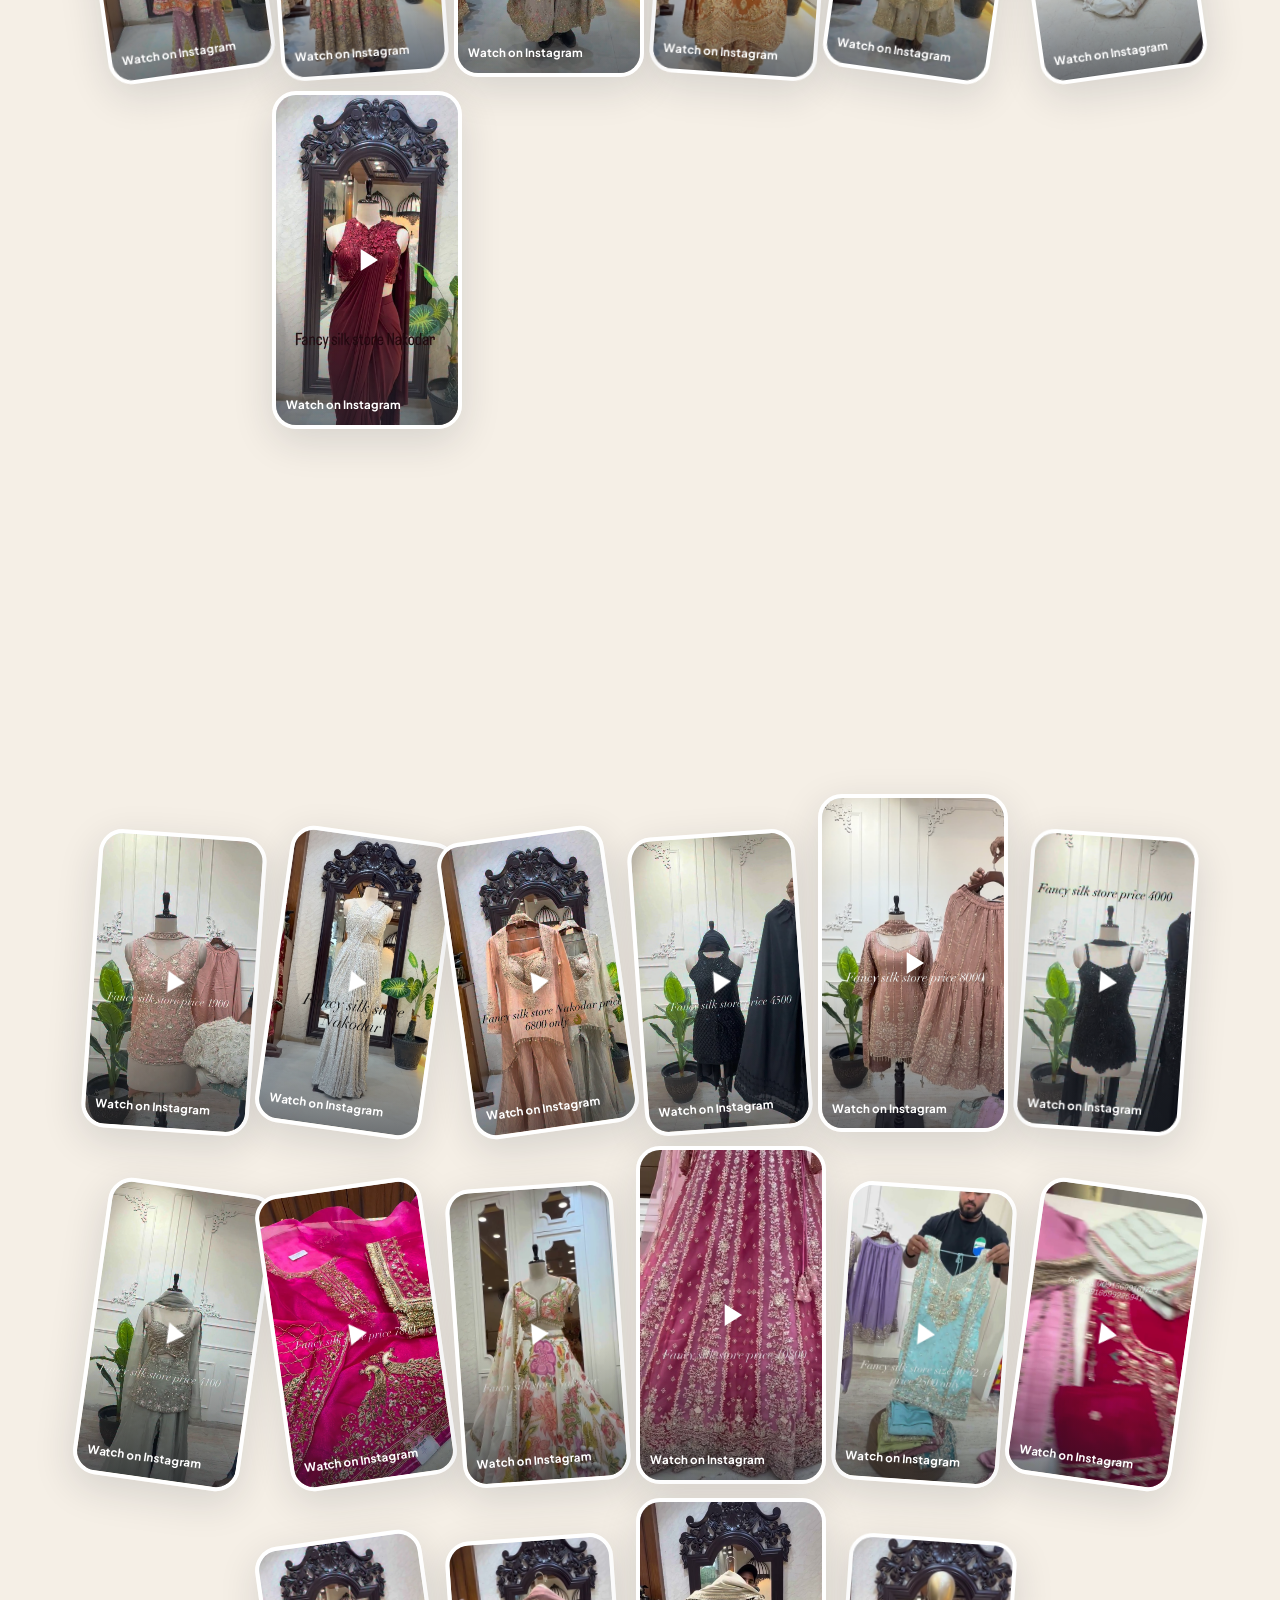
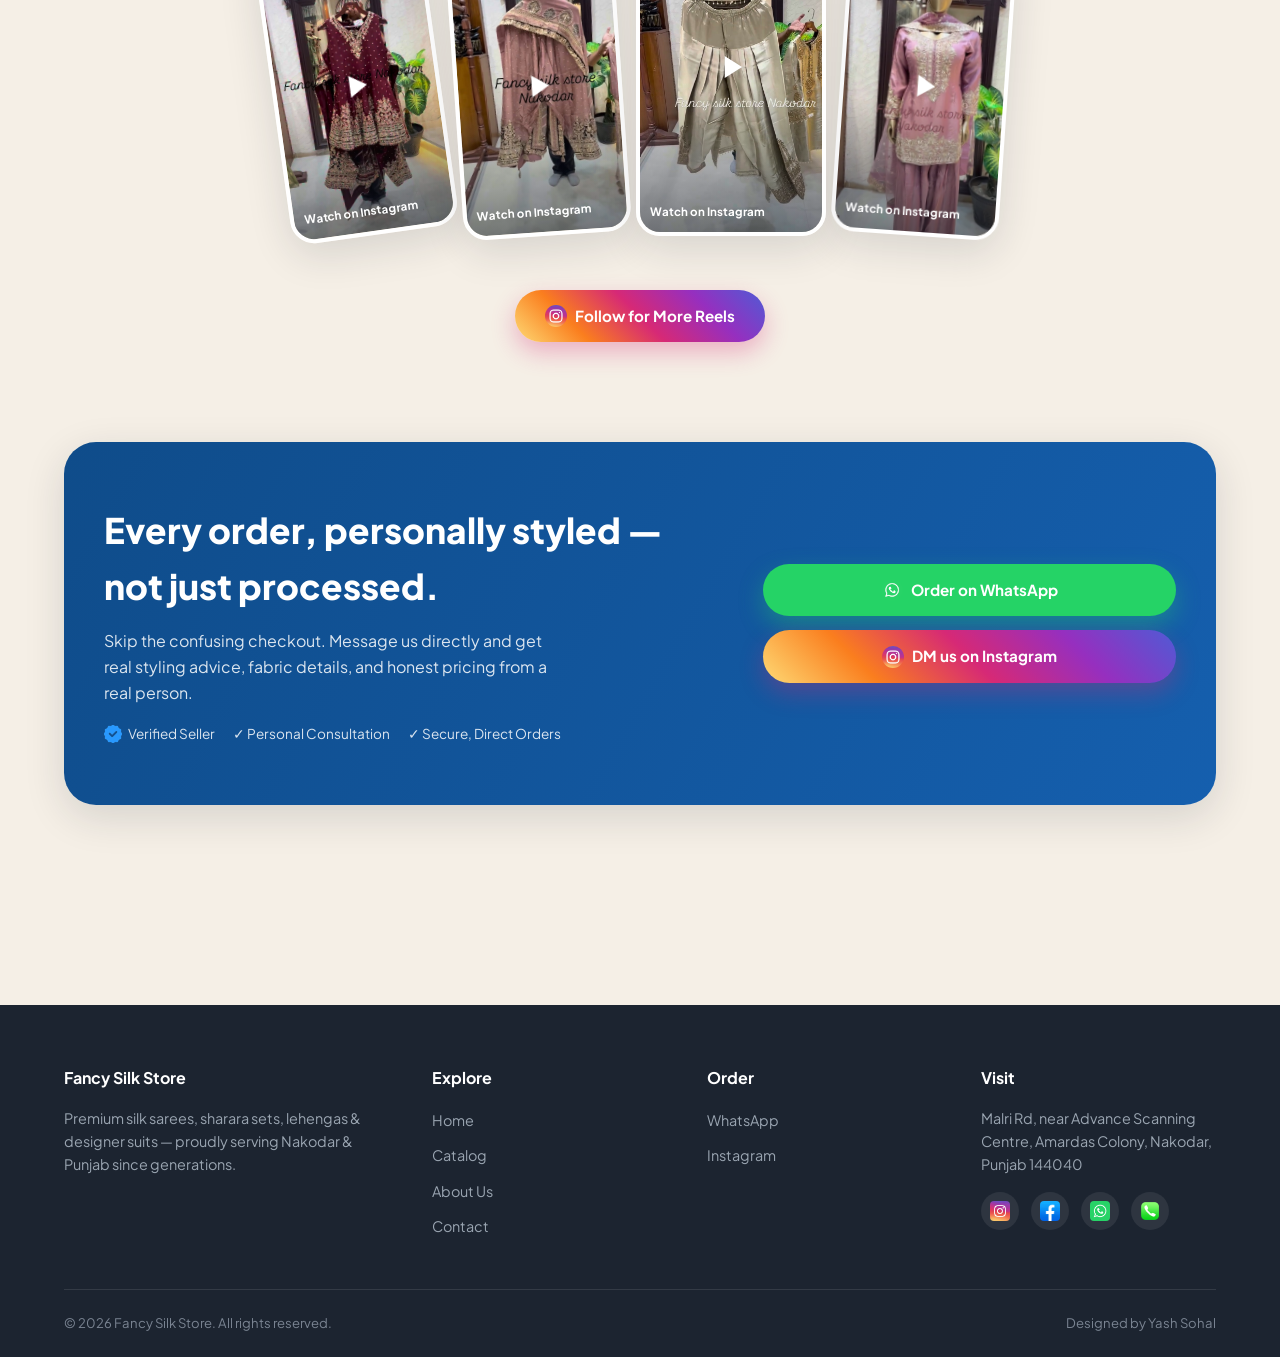
==== commit ede6ee44: "Make the nav liquid-glass bubble look more like real Apple glass Layer a specular highlight (radial " ====
--- a/index.html
+++ b/index.html
@@ -33,7 +33,7 @@
 <link rel="preconnect" href="https://fonts.googleapis.com">
 <link rel="preconnect" href="https://fonts.gstatic.com" crossorigin>
 <link href="https://fonts.googleapis.com/css2?family=Plus+Jakarta+Sans:wght@400;500;600;700;800&display=swap" rel="stylesheet">
-<link rel="stylesheet" href="/assets/css/style.css?v=17">
+<link rel="stylesheet" href="/assets/css/style.css?v=18">
 
 <script type="application/ld+json">
 {
--- a/assets/css/style.css
+++ b/assets/css/style.css
@@ -765,15 +765,41 @@
     content:'';
     position:absolute; inset:-6px;
     border-radius:50%;
-    background: linear-gradient(160deg, rgba(255,255,255,.55), rgba(21,95,174,.28));
-    backdrop-filter: blur(6px) saturate(180%);
-    -webkit-backdrop-filter: blur(6px) saturate(180%);
-    border: 1px solid rgba(255,255,255,.5);
-    box-shadow: 0 4px 14px rgba(21,95,174,.22), inset 0 1px 2px rgba(255,255,255,.6);
+    background:
+      radial-gradient(circle at 32% 24%, rgba(255,255,255,.95) 0%, rgba(255,255,255,.25) 32%, transparent 58%),
+      linear-gradient(155deg, rgba(255,255,255,.5) 0%, rgba(21,95,174,.4) 100%);
+    backdrop-filter: blur(9px) saturate(220%) brightness(1.18);
+    -webkit-backdrop-filter: blur(9px) saturate(220%) brightness(1.18);
+    border: 1px solid rgba(255,255,255,.7);
+    box-shadow:
+      0 6px 16px rgba(21,95,174,.3),
+      inset 0 1.5px 3px rgba(255,255,255,.9),
+      inset 0 -3px 5px rgba(21,95,174,.28);
     transform: scale(0);
     opacity:0;
     transition: transform .4s cubic-bezier(.34,1.56,.64,1), opacity .3s ease;
     z-index:-1;
+  }
+  .mobile-bottombar a .bubble-icon::after{
+    content:'';
+    position:absolute; inset:-6px;
+    border-radius:50%;
+    background: linear-gradient(115deg, transparent 32%, rgba(255,255,255,.8) 48%, rgba(255,255,255,.2) 56%, transparent 72%);
+    background-size:240% 240%;
+    background-position: 0% 0%;
+    mix-blend-mode: overlay;
+    opacity:0;
+    transition: opacity .3s ease;
+    z-index:-1;
+    pointer-events:none;
+  }
+  .mobile-bottombar a.active .bubble-icon::after{
+    opacity:1;
+    animation: liquidSheen 2.8s ease-in-out infinite;
+  }
+  @keyframes liquidSheen{
+    0%, 100%{ background-position: 10% 0%; }
+    50%{ background-position: 90% 100%; }
   }
   .mobile-bottombar a img{ width:22px; height:22px; border-radius:6px; object-fit:cover; position:relative; transition: transform .35s cubic-bezier(.34,1.56,.64,1); }
   .mobile-bottombar a svg{ width:22px; height:22px; position:relative; transition: transform .35s cubic-bezier(.34,1.56,.64,1); }
@@ -784,11 +810,12 @@
   }
 
   .mobile-bottombar a:active .bubble-icon::before{
-    transform: scale(1);
+    transform: scale(.82, .9);
     opacity:1;
+    transition: transform .15s ease-out, opacity .2s ease;
   }
   .mobile-bottombar a.active .bubble-icon::before{
-    animation: liquidPop .6s cubic-bezier(.2,.8,.2,1) both;
+    animation: liquidPop .65s cubic-bezier(.2,.8,.2,1) both;
   }
   @keyframes liquidPop{
     0%{ transform: scale(0); opacity:0; border-radius:50%; }
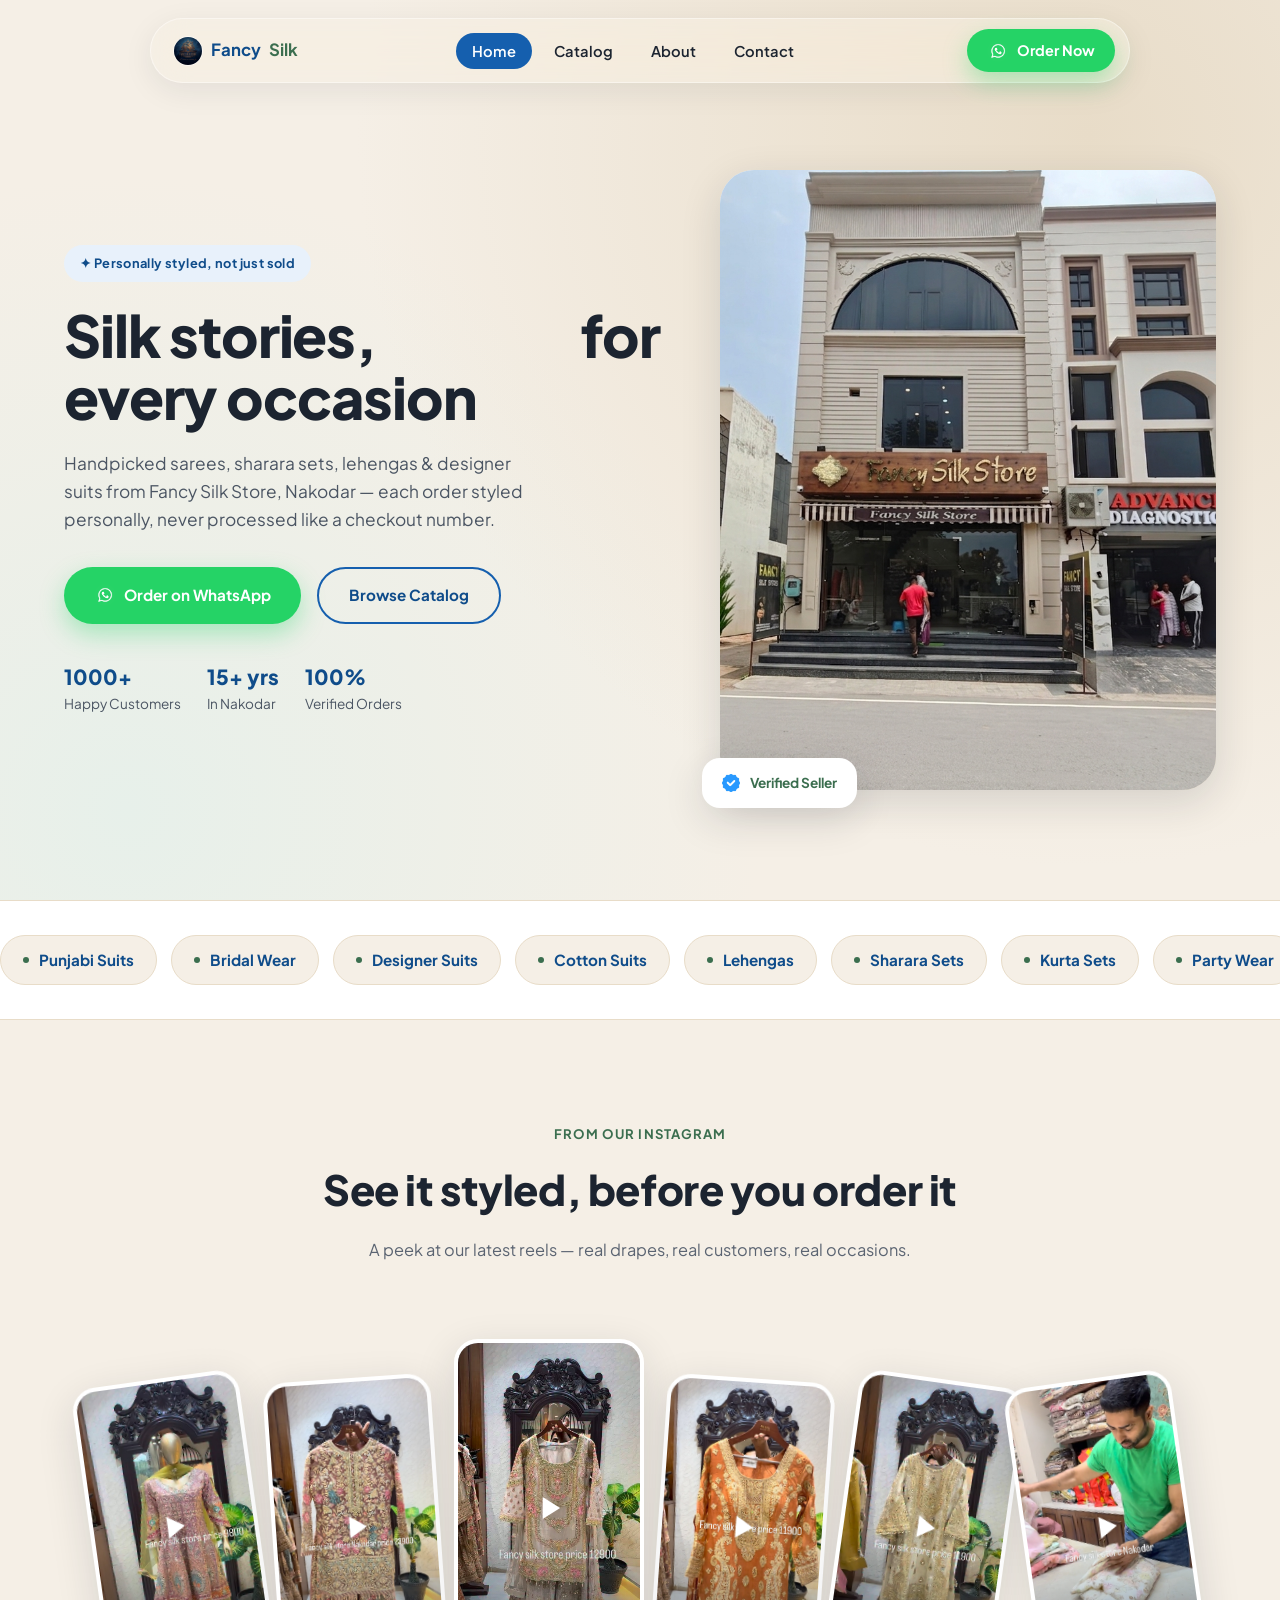
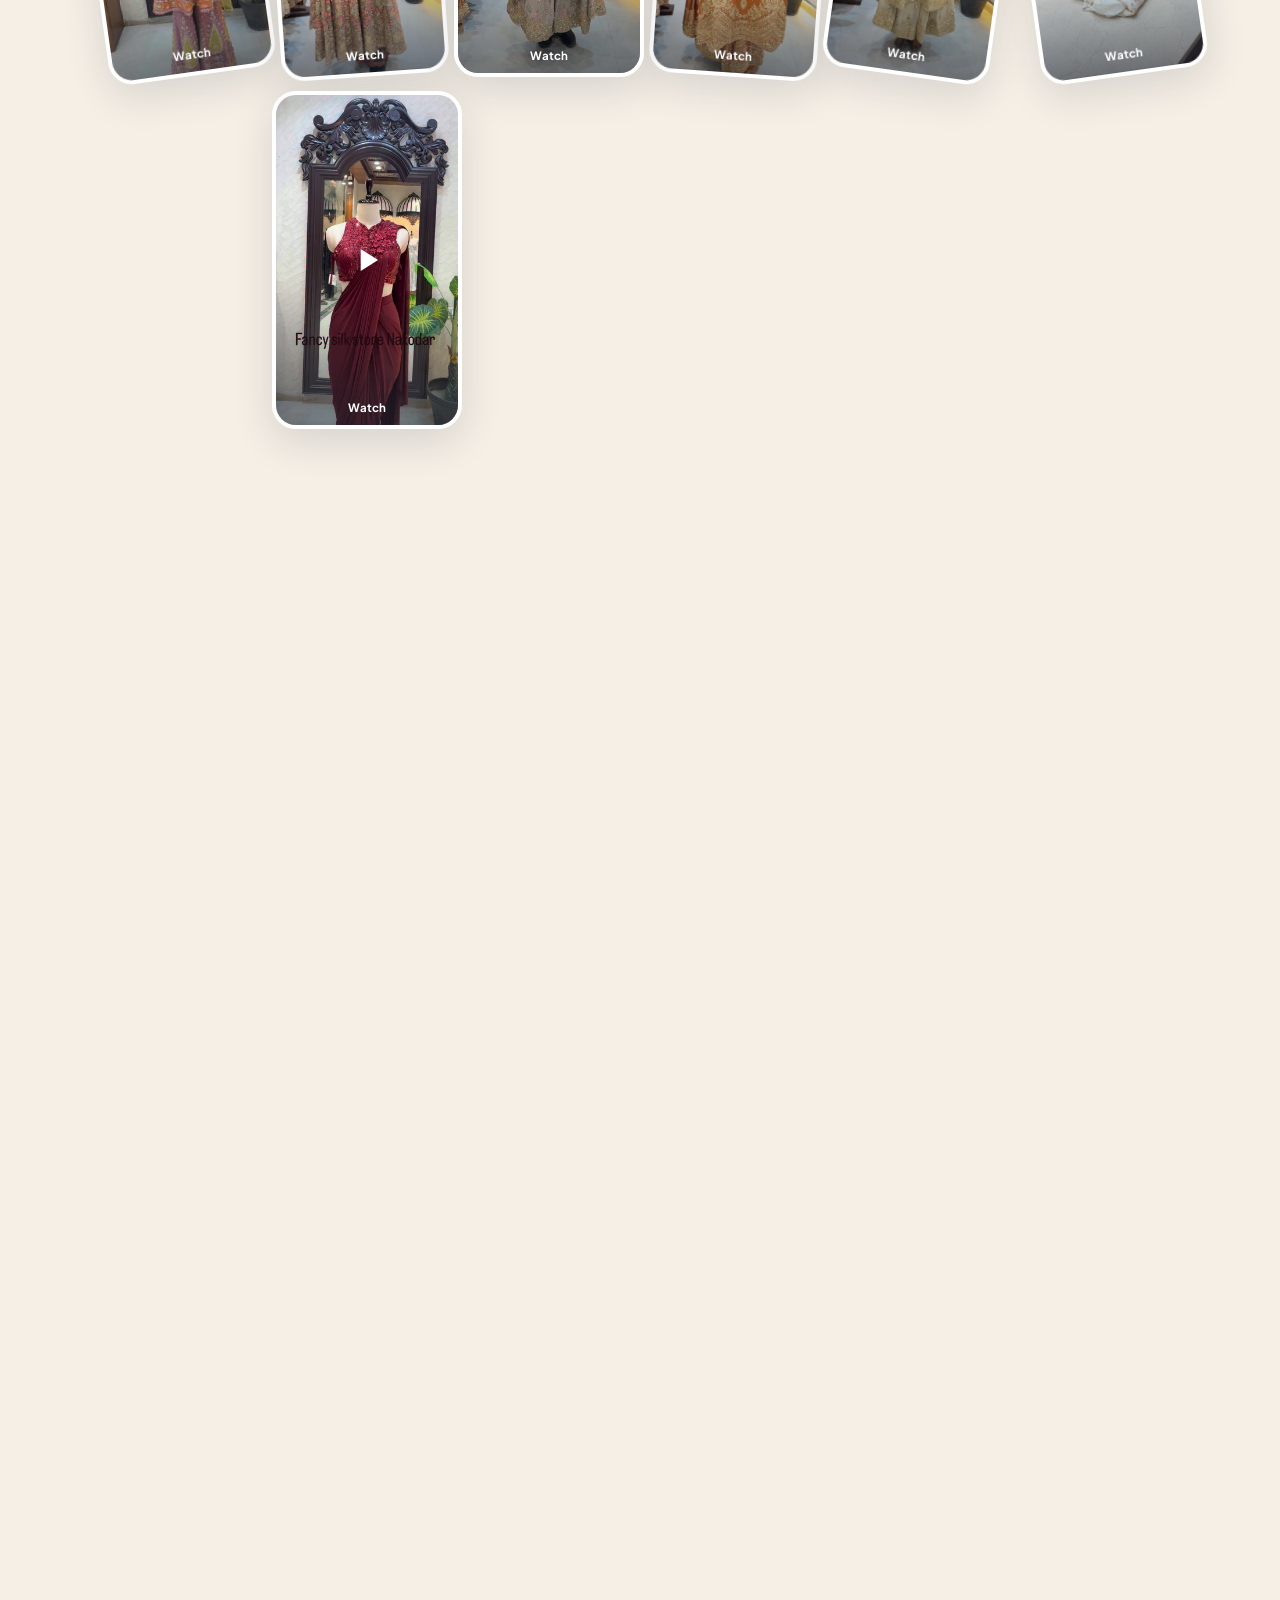
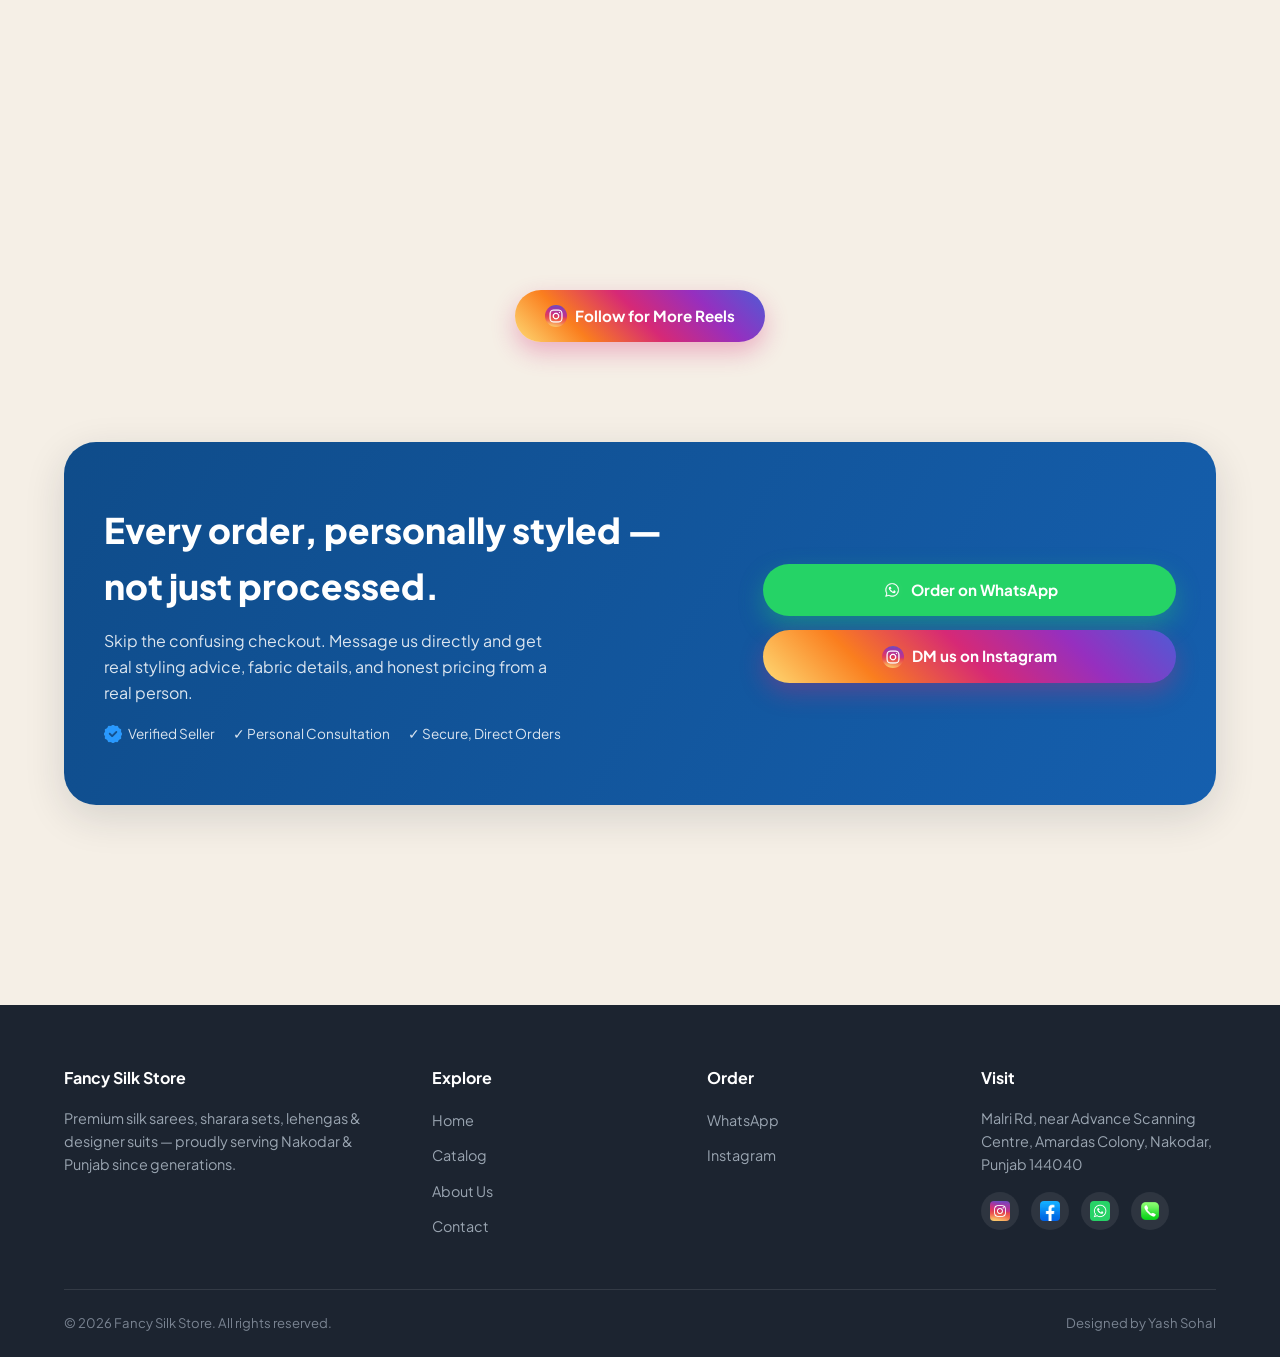
==== commit 88472bd9: "Remove reels section from catalog page; play actual reel video on tap - catalog.html: dropped the "F" ====
--- a/index.html
+++ b/index.html
@@ -33,7 +33,7 @@
 <link rel="preconnect" href="https://fonts.googleapis.com">
 <link rel="preconnect" href="https://fonts.gstatic.com" crossorigin>
 <link href="https://fonts.googleapis.com/css2?family=Plus+Jakarta+Sans:wght@400;500;600;700;800&display=swap" rel="stylesheet">
-<link rel="stylesheet" href="/assets/css/style.css?v=18">
+<link rel="stylesheet" href="/assets/css/style.css?v=19">
 
 <script type="application/ld+json">
 {
@@ -203,7 +203,15 @@
   </div>
 </footer>
 
+<div class="reel-video-lightbox" id="reel-video-lightbox">
+  <div class="reel-video-backdrop"></div>
+  <div class="reel-video-card">
+    <button type="button" class="reel-video-close" aria-label="Close">&times;</button>
+    <video class="reel-video-player" playsinline controls></video>
+  </div>
+</div>
+
 <script src="/assets/js/products.js?v=10"></script>
-<script src="/assets/js/main.js?v=21"></script>
+<script src="/assets/js/main.js?v=22"></script>
 </body>
 </html>
--- a/assets/css/style.css
+++ b/assets/css/style.css
@@ -602,6 +602,37 @@
 
 body.no-scroll{ overflow:hidden; }
 
+/* ============================================
+   Reel video lightbox — plays the tapped reel's own video
+   ============================================ */
+.reel-video-lightbox{
+  position:fixed; inset:0; z-index:2000;
+  display:flex; align-items:center; justify-content:center;
+  padding:20px;
+  opacity:0; visibility:hidden; pointer-events:none;
+  transition: opacity .25s ease;
+}
+.reel-video-lightbox.open{ opacity:1; visibility:visible; pointer-events:auto; }
+.reel-video-backdrop{
+  position:absolute; inset:0; background: rgba(15,20,28,.75); backdrop-filter: blur(4px);
+}
+.reel-video-card{
+  position:relative; z-index:1;
+  max-width:380px; width:100%; max-height:88vh;
+  border-radius: var(--radius-card); overflow:hidden;
+  box-shadow: var(--shadow-card);
+  transform: scale(.92) translateY(20px); transition: transform .3s cubic-bezier(.2,.8,.2,1);
+}
+.reel-video-lightbox.open .reel-video-card{ transform: scale(1) translateY(0); }
+.reel-video-player{ width:100%; max-height:88vh; aspect-ratio:9/16; background:#000; display:block; }
+.reel-video-close{
+  position:absolute; top:14px; right:14px; z-index:2;
+  width:34px; height:34px; border-radius:50%;
+  background: rgba(255,255,255,.9); color: var(--ink); font-size:1.3rem; line-height:1;
+  display:flex; align-items:center; justify-content:center;
+  box-shadow: var(--shadow-soft);
+}
+
 .order-toast{
   position:fixed; left:50%; bottom:24px; z-index:3000;
   transform: translate(-50%, 20px);
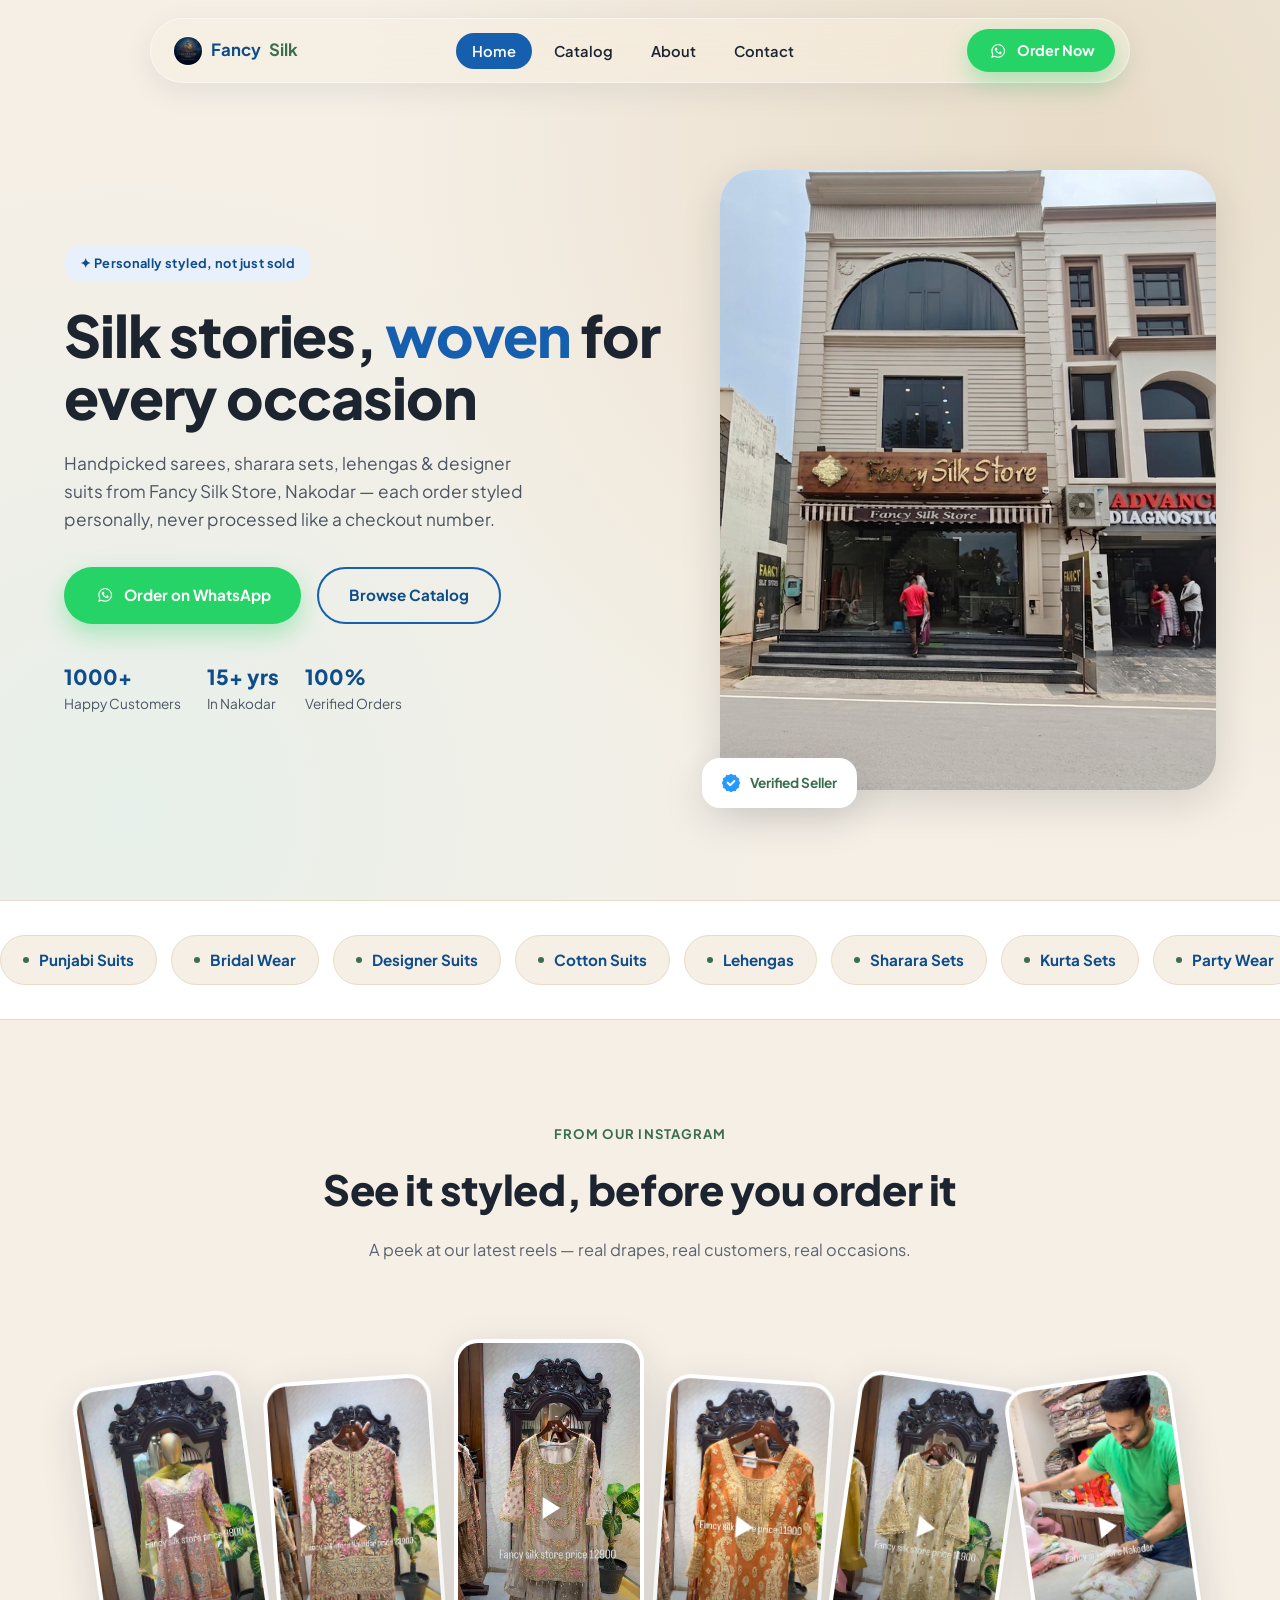
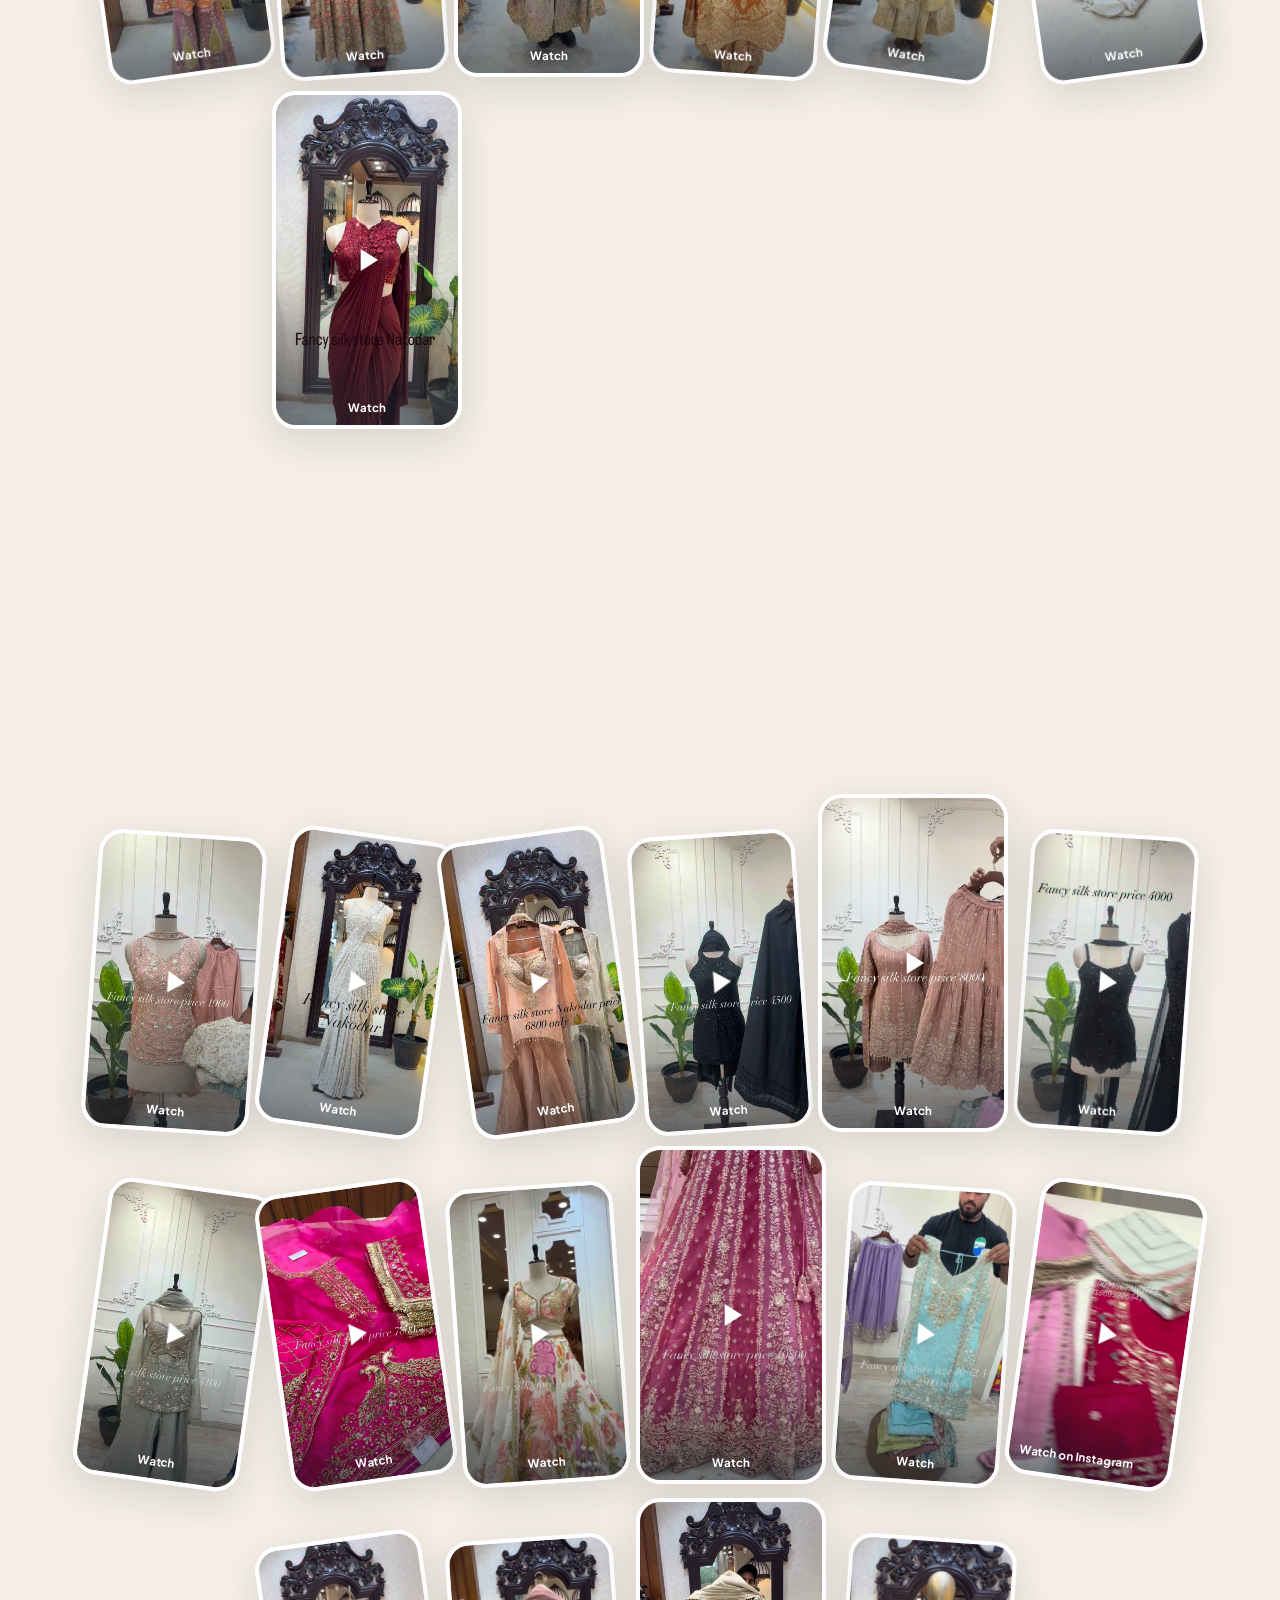
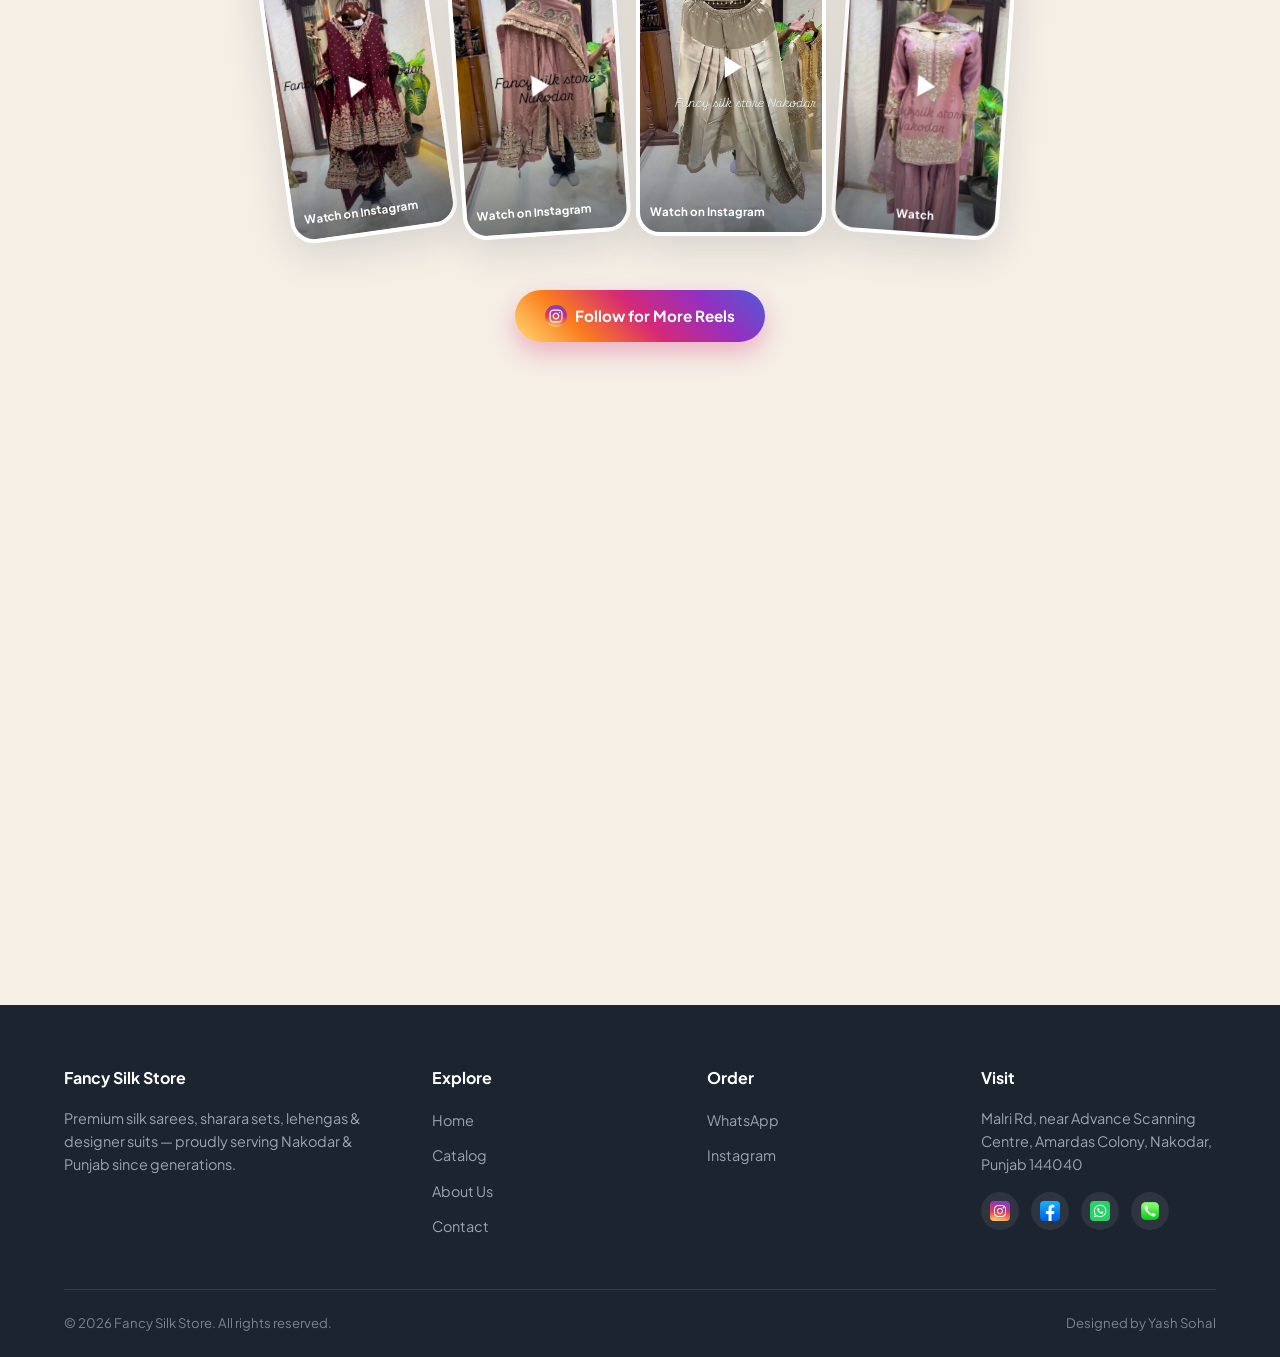
==== commit 5b12ff0b: "Play matching reel video in catalog product lightbox When a product's cover photo shares a shortcode" ====
--- a/index.html
+++ b/index.html
@@ -33,7 +33,7 @@
 <link rel="preconnect" href="https://fonts.googleapis.com">
 <link rel="preconnect" href="https://fonts.gstatic.com" crossorigin>
 <link href="https://fonts.googleapis.com/css2?family=Plus+Jakarta+Sans:wght@400;500;600;700;800&display=swap" rel="stylesheet">
-<link rel="stylesheet" href="/assets/css/style.css?v=19">
+<link rel="stylesheet" href="/assets/css/style.css?v=20">
 
 <script type="application/ld+json">
 {
@@ -212,6 +212,6 @@
 </div>
 
 <script src="/assets/js/products.js?v=10"></script>
-<script src="/assets/js/main.js?v=22"></script>
+<script src="/assets/js/main.js?v=23"></script>
 </body>
 </html>
--- a/assets/css/style.css
+++ b/assets/css/style.css
@@ -583,7 +583,7 @@
   box-shadow: var(--shadow-soft);
 }
 .pl-img{ aspect-ratio:3/4; overflow:hidden; background: linear-gradient(160deg, var(--beige-dark), var(--royal-blue-light)); }
-.pl-img img{ width:100%; height:100%; object-fit:cover; }
+.pl-img img, .pl-img video{ width:100%; height:100%; object-fit:cover; display:block; }
 .pl-body{ padding:32px 30px; display:flex; flex-direction:column; }
 .pl-tag{ font-size:.75rem; font-weight:700; color: var(--green); text-transform:uppercase; letter-spacing:.06em; }
 .pl-name{ font-size:1.4rem; margin:10px 0 6px; color:var(--ink); }
